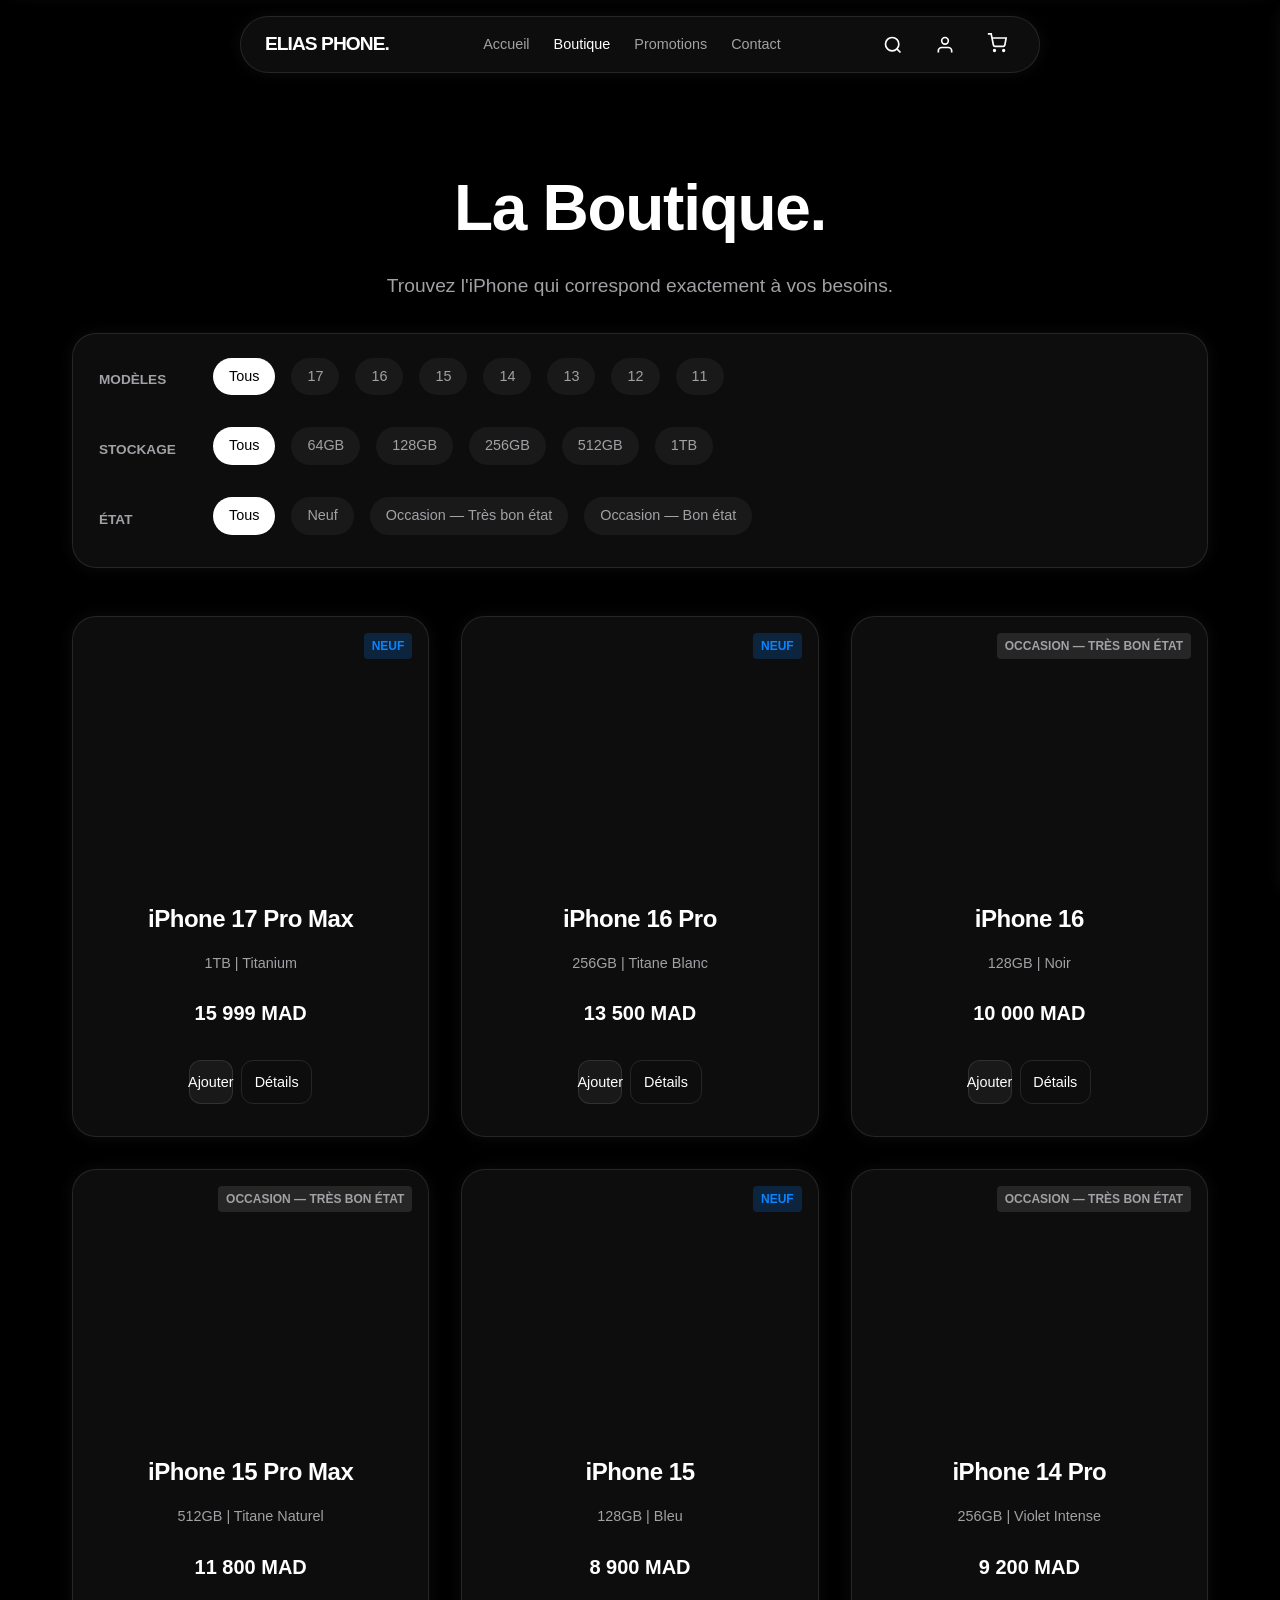
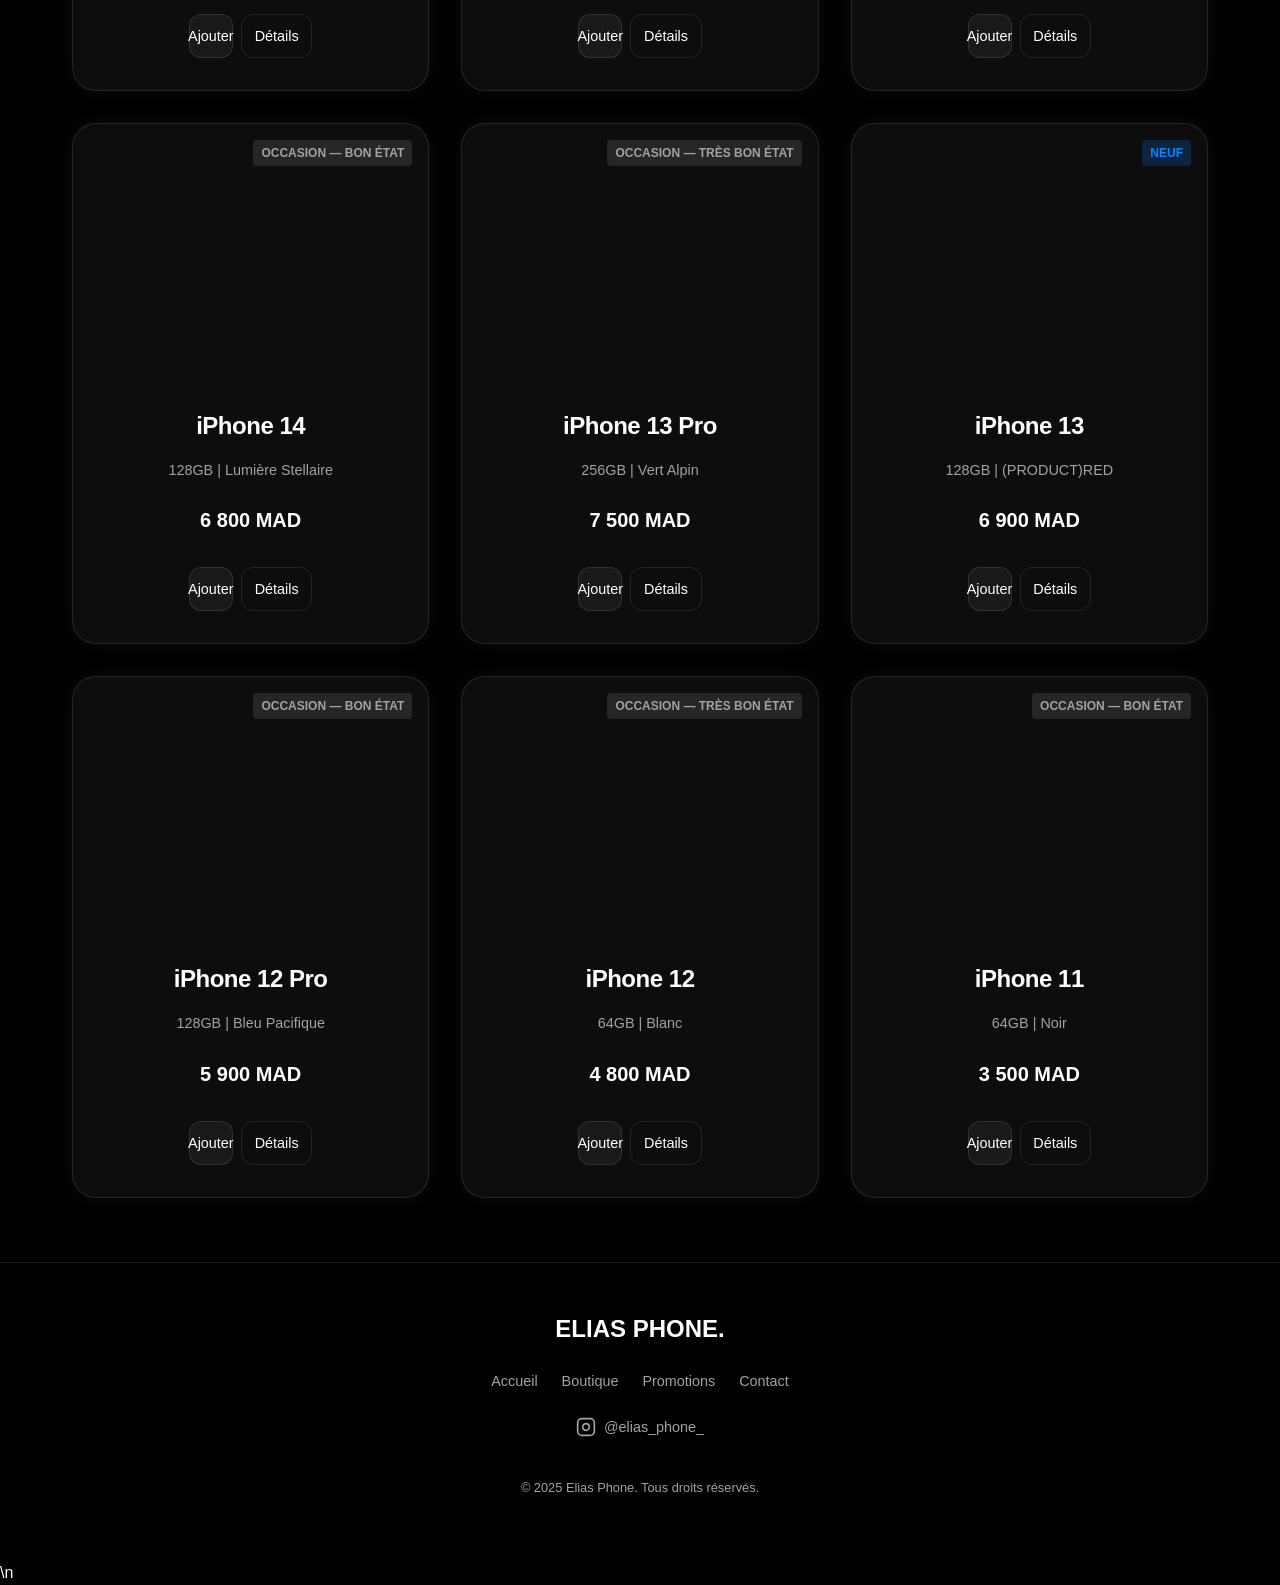
==== boutique.html @ 2c6f2e94 "Initial commit: Elias Phone Website UI" ====
<!DOCTYPE html>
<html lang="fr" >
<head>
    <meta charset="UTF-8">
    <meta name="viewport" content="width=device-width, initial-scale=1.0">
    <title>La Boutique | ELIAS PHONE</title>
    <meta name="description" content="Explorez notre boutique avec tous nos modèles d'iPhone. Filrez par modèle, stockage et état.">
    <link rel="stylesheet" href="css/styles.css">
</head>
<body>

    <!-- Navigation -->
    <nav class="navbar glass-panel">
        <div class="logo">
            <a href="index.html" style="font-weight: 700; font-size: 1.2rem; letter-spacing: -0.05em; color: var(--text-main);">
                ELIAS PHONE.
            </a>
        </div>
        <div class="nav-links">
            <a href="index.html" class="nav-link">Accueil</a>
            <a href="boutique.html" class="nav-link active">Boutique</a>
            <a href="promotions.html" class="nav-link">Promotions</a>
            <a href="contact.html" class="nav-link">Contact</a>
        </div>
        <div class="nav-icons text-muted">
            <button id="search-btn" class="icon-btn" aria-label="Rechercher">
                <svg width="20" height="20" viewBox="0 0 24 24" fill="none" stroke="currentColor" stroke-width="2">
                    <circle cx="11" cy="11" r="8"></circle>
                    <line x1="21" y1="21" x2="16.65" y2="16.65"></line>
                </svg>
            </button>
            <button id="profile-btn" class="icon-btn profile-icon-container" aria-label="Profil">
                <svg id="profile-svg" width="20" height="20" viewBox="0 0 24 24" fill="none" stroke="currentColor" stroke-width="2">
                    <path d="M20 21v-2a4 4 0 0 0-4-4H8a4 4 0 0 0-4 4v2"></path>
                    <circle cx="12" cy="7" r="4"></circle>
                </svg>
                <div id="profile-initial" class="profile-initial" style="display: none;"></div>
            </button>
            <button id="cart-btn" class="icon-btn" aria-label="Panier">
                <div class="cart-icon-wrapper" style="position: relative;">
                    <svg width="20" height="20" viewBox="0 0 24 24" fill="none" stroke="currentColor" stroke-width="2">
                        <circle cx="9" cy="21" r="1"></circle>
                        <circle cx="20" cy="21" r="1"></circle>
                        <path d="M1 1h4l2.68 13.39a2 2 0 0 0 2 1.61h9.72a2 2 0 0 0 2-1.61L23 6H6"></path>
                    </svg>
                    <span id="cart-badge" class="badge-count" style="display: none;">0</span>
                </div>
            </button>
        </div>
    </nav>

    <header style="padding-top: 10rem; padding-bottom: 2rem; text-align: center;">
        <h1 class="scroll-reveal" style="font-size: clamp(2.5rem, 5vw, 4rem);">La Boutique.</h1>
        <p class="text-muted scroll-reveal" style="font-size: 1.2rem; max-width: 600px; margin: 0 auto;">Trouvez l'iPhone qui correspond exactement à vos besoins.</p>
    </header>

    <main class="container">
        
        <!-- Interactive Store Filters -->
        <form id="boutique-filters" class="glass-panel filter-bar scroll-reveal" style="transition-delay: 0.1s" aria-label="Filtres de la boutique">
            
            <fieldset class="filter-group">
                <legend class="filter-label" style="float: left;">Modèles</legend>
                <label class="filter-pill">
                    <input type="radio" name="model" value="all" checked>
                    <span class="filter-pill-text">Tous</span>
                </label>
                <label class="filter-pill">
                    <input type="radio" name="model" value="17">
                    <span class="filter-pill-text">17</span>
                </label>
                <label class="filter-pill">
                    <input type="radio" name="model" value="16">
                    <span class="filter-pill-text">16</span>
                </label>
                <label class="filter-pill">
                    <input type="radio" name="model" value="15">
                    <span class="filter-pill-text">15</span>
                </label>
                <label class="filter-pill">
                    <input type="radio" name="model" value="14">
                    <span class="filter-pill-text">14</span>
                </label>
                <label class="filter-pill">
                    <input type="radio" name="model" value="13">
                    <span class="filter-pill-text">13</span>
                </label>
                <label class="filter-pill">
                    <input type="radio" name="model" value="12">
                    <span class="filter-pill-text">12</span>
                </label>
                <label class="filter-pill">
                    <input type="radio" name="model" value="11">
                    <span class="filter-pill-text">11</span>
                </label>
            </fieldset>

            <fieldset class="filter-group">
                <legend class="filter-label" style="float: left;">Stockage</legend>
                <label class="filter-pill">
                    <input type="radio" name="storage" value="all" checked>
                    <span class="filter-pill-text">Tous</span>
                </label>
                <label class="filter-pill">
                    <input type="radio" name="storage" value="64GB">
                    <span class="filter-pill-text">64GB</span>
                </label>
                <label class="filter-pill">
                    <input type="radio" name="storage" value="128GB">
                    <span class="filter-pill-text">128GB</span>
                </label>
                <label class="filter-pill">
                    <input type="radio" name="storage" value="256GB">
                    <span class="filter-pill-text">256GB</span>
                </label>
                <label class="filter-pill">
                    <input type="radio" name="storage" value="512GB">
                    <span class="filter-pill-text">512GB</span>
                </label>
                <label class="filter-pill">
                    <input type="radio" name="storage" value="1TB">
                    <span class="filter-pill-text">1TB</span>
                </label>
            </fieldset>

            <fieldset class="filter-group">
                <legend class="filter-label" style="float: left;">État</legend>
                <label class="filter-pill">
                    <input type="radio" name="condition" value="all" checked>
                    <span class="filter-pill-text">Tous</span>
                </label>
                <label class="filter-pill">
                    <input type="radio" name="condition" value="Neuf">
                    <span class="filter-pill-text">Neuf</span>
                </label>
                <label class="filter-pill">
                    <input type="radio" name="condition" value="Occasion — Très bon état">
                    <span class="filter-pill-text">Occasion — Très bon état</span>
                </label>
                <label class="filter-pill">
                    <input type="radio" name="condition" value="Occasion — Bon état">
                    <span class="filter-pill-text">Occasion — Bon état</span>
                </label>
            </fieldset>
        </form>

        <!-- Product Grid -->
        <div id="product-grid" class="grid-3 scroll-reveal" style="transition-delay: 0.2s">

            <!-- iPhone 17 Pro Max -->
            <article class="product-card glass-panel product-item" data-model="17" data-storage="1TB" data-condition="Neuf">
                <span class="badge badge-new">Neuf</span>
                <img src="https://fdn2.gsmarena.com/vv/pics/apple/apple-iphone-17-pro-max-1.jpg" alt="iPhone 17 Pro Max" class="product-image" loading="lazy" style="width:100%;height:220px;object-fit:contain;" onerror="this.src='https://via.placeholder.com/300x400?text=iPhone'">
                <h2 style="font-size: 1.5rem;">iPhone 17 Pro Max</h2>
                <div class="text-muted tabular-nums" style="font-size: 0.9rem; margin-bottom: 0.5rem;">1TB | Titanium</div>
                <div class="product-price tabular-nums">15 999 MAD</div>
                <div style="display: flex; gap: 0.5rem; margin-top: 1rem;">
                    <button class="btn btn-blue add-to-cart-btn" data-name="iPhone 17 Pro Max" data-price="15 999 MAD" style="flex: 1; border-radius: 12px; font-size: 0.9rem; padding: 0.8rem;">Ajouter</button>
                    <button onclick="selectProduct({
                        name: 'iPhone 17 Pro Max',
                        storage: '1TB',
                        color: 'Titanium',
                        price: 15999,
                        etat: 'Neuf',
                        image: 'https://fdn2.gsmarena.com/vv/pics/apple/apple-iphone-17-pro-max-1.jpg',
                        battery: 100,
                        processor: 'A18 Pro',
                        camera: '48MP Triple'
                    })" class="btn btn-outline" style="flex: 1; border-radius: 12px; font-size: 0.9rem; padding: 0.8rem; text-align: center;">Détails</button>
                </div>
            </article>

            <!-- iPhone 16 Pro -->
            <article class="product-card glass-panel product-item" data-model="16" data-storage="256GB" data-condition="Neuf">
                <span class="badge badge-new">Neuf</span>
                <img src="https://fdn2.gsmarena.com/vv/pics/apple/apple-iphone-16-pro-1.jpg" alt="iPhone 16 Pro" class="product-image" loading="lazy" style="width:100%;height:220px;object-fit:contain;" onerror="this.src='https://via.placeholder.com/300x400?text=iPhone'">
                <h2 style="font-size: 1.5rem;">iPhone 16 Pro</h2>
                <div class="text-muted tabular-nums" style="font-size: 0.9rem; margin-bottom: 0.5rem;">256GB | Titane Blanc</div>
                <div class="product-price tabular-nums">13 500 MAD</div>
                <div style="display: flex; gap: 0.5rem; margin-top: 1rem;">
                    <button class="btn btn-blue add-to-cart-btn" data-name="iPhone 16 Pro" data-price="13 500 MAD" style="flex: 1; border-radius: 12px; font-size: 0.9rem; padding: 0.8rem;">Ajouter</button>
                    <button onclick="selectProduct({
                        name: 'iPhone 16 Pro',
                        storage: '256GB',
                        color: 'Titane Blanc',
                        price: 13500,
                        etat: 'Neuf',
                        image: 'https://fdn2.gsmarena.com/vv/pics/apple/apple-iphone-16-pro-1.jpg',
                        battery: 100,
                        processor: 'A18 Pro',
                        camera: '48MP Triple'
                    })" class="btn btn-outline" style="flex: 1; border-radius: 12px; font-size: 0.9rem; padding: 0.8rem; text-align: center;">Détails</button>
                </div>
            </article>

            <!-- iPhone 16 -->
            <article class="product-card glass-panel product-item" data-model="16" data-storage="128GB" data-condition="Occasion — Très bon état">
                <span class="badge badge-used">Occasion — Très bon état</span>
                <img src="https://fdn2.gsmarena.com/vv/pics/apple/apple-iphone-16-1.jpg" alt="iPhone 16" class="product-image" loading="lazy" style="width:100%;height:220px;object-fit:contain;" onerror="this.src='https://via.placeholder.com/300x400?text=iPhone'">
                <h2 style="font-size: 1.5rem;">iPhone 16</h2>
                <div class="text-muted tabular-nums" style="font-size: 0.9rem; margin-bottom: 0.5rem;">128GB | Noir</div>
                <div class="product-price tabular-nums">10 000 MAD</div>
                <div style="display: flex; gap: 0.5rem; margin-top: 1rem;">
                    <button class="btn btn-blue add-to-cart-btn" data-name="iPhone 16" data-price="10 000 MAD" style="flex: 1; border-radius: 12px; font-size: 0.9rem; padding: 0.8rem;">Ajouter</button>
                    <button onclick="selectProduct({
                        name: 'iPhone 16',
                        storage: '128GB',
                        color: 'Noir',
                        price: 10000,
                        etat: 'Occasion — Très bon état',
                        image: 'https://fdn2.gsmarena.com/vv/pics/apple/apple-iphone-16-1.jpg',
                        battery: 95,
                        processor: 'A18',
                        camera: '48MP Double'
                    })" class="btn btn-outline" style="flex: 1; border-radius: 12px; font-size: 0.9rem; padding: 0.8rem; text-align: center;">Détails</button>
                </div>
            </article>

            <!-- iPhone 15 Pro Max -->
            <article class="product-card glass-panel product-item" data-model="15" data-storage="512GB" data-condition="Occasion — Très bon état">
                <span class="badge badge-used">Occasion — Très bon état</span>
                <img src="https://fdn2.gsmarena.com/vv/pics/apple/apple-iphone-15-pro-max-1.jpg" alt="iPhone 15 Pro Max" class="product-image" loading="lazy" style="width:100%;height:220px;object-fit:contain;" onerror="this.src='https://via.placeholder.com/300x400?text=iPhone'">
                <h2 style="font-size: 1.5rem;">iPhone 15 Pro Max</h2>
                <div class="text-muted tabular-nums" style="font-size: 0.9rem; margin-bottom: 0.5rem;">512GB | Titane Naturel</div>
                <div class="product-price tabular-nums">11 800 MAD</div>
                <div style="display: flex; gap: 0.5rem; margin-top: 1rem;">
                    <button class="btn btn-blue add-to-cart-btn" data-name="iPhone 15 Pro Max" data-price="11 800 MAD" style="flex: 1; border-radius: 12px; font-size: 0.9rem; padding: 0.8rem;">Ajouter</button>
                    <button onclick="selectProduct({
                        name: 'iPhone 15 Pro Max',
                        storage: '512GB',
                        color: 'Titane Naturel',
                        price: 11800,
                        etat: 'Occasion — Très bon état',
                        image: 'https://fdn2.gsmarena.com/vv/pics/apple/apple-iphone-15-pro-max-1.jpg',
                        battery: 92,
                        processor: 'A17 Pro',
                        camera: '48MP Triple'
                    })" class="btn btn-outline" style="flex: 1; border-radius: 12px; font-size: 0.9rem; padding: 0.8rem; text-align: center;">Détails</button>
                </div>
            </article>

            <!-- iPhone 15 -->
            <article class="product-card glass-panel product-item" data-model="15" data-storage="128GB" data-condition="Neuf">
                <span class="badge badge-new">Neuf</span>
                <img src="https://fdn2.gsmarena.com/vv/pics/apple/apple-iphone-15-1.jpg" alt="iPhone 15" class="product-image" loading="lazy" style="width:100%;height:220px;object-fit:contain;" onerror="this.src='https://via.placeholder.com/300x400?text=iPhone'">
                <h2 style="font-size: 1.5rem;">iPhone 15</h2>
                <div class="text-muted tabular-nums" style="font-size: 0.9rem; margin-bottom: 0.5rem;">128GB | Bleu</div>
                <div class="product-price tabular-nums">8 900 MAD</div>
                <div style="display: flex; gap: 0.5rem; margin-top: 1rem;">
                    <button class="btn btn-blue add-to-cart-btn" data-name="iPhone 15" data-price="8 900 MAD" style="flex: 1; border-radius: 12px; font-size: 0.9rem; padding: 0.8rem;">Ajouter</button>
                    <button onclick="selectProduct({
                        name: 'iPhone 15',
                        storage: '128GB',
                        color: 'Bleu',
                        price: 8900,
                        etat: 'Neuf',
                        image: 'https://fdn2.gsmarena.com/vv/pics/apple/apple-iphone-15-1.jpg',
                        battery: 100,
                        processor: 'A16 Bionic',
                        camera: '48MP Double'
                    })" class="btn btn-outline" style="flex: 1; border-radius: 12px; font-size: 0.9rem; padding: 0.8rem; text-align: center;">Détails</button>
                </div>
            </article>

            <!-- iPhone 14 Pro -->
            <article class="product-card glass-panel product-item" data-model="14" data-storage="256GB" data-condition="Occasion — Très bon état">
                <span class="badge badge-used">Occasion — Très bon état</span>
                <img src="https://fdn2.gsmarena.com/vv/pics/apple/apple-iphone-14-pro-1.jpg" alt="iPhone 14 Pro" class="product-image" loading="lazy" style="width:100%;height:220px;object-fit:contain;" onerror="this.src='https://via.placeholder.com/300x400?text=iPhone'">
                <h2 style="font-size: 1.5rem;">iPhone 14 Pro</h2>
                <div class="text-muted tabular-nums" style="font-size: 0.9rem; margin-bottom: 0.5rem;">256GB | Violet Intense</div>
                <div class="product-price tabular-nums">9 200 MAD</div>
                <div style="display: flex; gap: 0.5rem; margin-top: 1rem;">
                    <button class="btn btn-blue add-to-cart-btn" data-name="iPhone 14 Pro" data-price="9 200 MAD" style="flex: 1; border-radius: 12px; font-size: 0.9rem; padding: 0.8rem;">Ajouter</button>
                    <button onclick="selectProduct({
                        name: 'iPhone 14 Pro',
                        storage: '256GB',
                        color: 'Violet Intense',
                        price: 9200,
                        etat: 'Occasion — Très bon état',
                        image: 'https://fdn2.gsmarena.com/vv/pics/apple/apple-iphone-14-pro-1.jpg',
                        battery: 89,
                        processor: 'A16 Bionic',
                        camera: '48MP Triple'
                    })" class="btn btn-outline" style="flex: 1; border-radius: 12px; font-size: 0.9rem; padding: 0.8rem; text-align: center;">Détails</button>
                </div>
            </article>

            <!-- iPhone 14 -->
            <article class="product-card glass-panel product-item" data-model="14" data-storage="128GB" data-condition="Occasion — Bon état">
                <span class="badge badge-used">Occasion — Bon état</span>
                <img src="https://fdn2.gsmarena.com/vv/pics/apple/apple-iphone-14-1.jpg" alt="iPhone 14" class="product-image" loading="lazy" style="width:100%;height:220px;object-fit:contain;" onerror="this.src='https://via.placeholder.com/300x400?text=iPhone'">
                <h2 style="font-size: 1.5rem;">iPhone 14</h2>
                <div class="text-muted tabular-nums" style="font-size: 0.9rem; margin-bottom: 0.5rem;">128GB | Lumière Stellaire</div>
                <div class="product-price tabular-nums">6 800 MAD</div>
                <div style="display: flex; gap: 0.5rem; margin-top: 1rem;">
                    <button class="btn btn-blue add-to-cart-btn" data-name="iPhone 14" data-price="6 800 MAD" style="flex: 1; border-radius: 12px; font-size: 0.9rem; padding: 0.8rem;">Ajouter</button>
                    <button onclick="selectProduct({
                        name: 'iPhone 14',
                        storage: '128GB',
                        color: 'Lumière Stellaire',
                        price: 6800,
                        etat: 'Occasion — Bon état',
                        image: 'https://fdn2.gsmarena.com/vv/pics/apple/apple-iphone-14-1.jpg',
                        battery: 86,
                        processor: 'A15 Bionic',
                        camera: '12MP Double'
                    })" class="btn btn-outline" style="flex: 1; border-radius: 12px; font-size: 0.9rem; padding: 0.8rem; text-align: center;">Détails</button>
                </div>
            </article>

            <!-- iPhone 13 Pro -->
            <article class="product-card glass-panel product-item" data-model="13" data-storage="256GB" data-condition="Occasion — Très bon état">
                <span class="badge badge-used">Occasion — Très bon état</span>
                <img src="https://fdn2.gsmarena.com/vv/pics/apple/apple-iphone-13-pro-1.jpg" alt="iPhone 13 Pro" class="product-image" loading="lazy" style="width:100%;height:220px;object-fit:contain;" onerror="this.src='https://via.placeholder.com/300x400?text=iPhone'">
                <h2 style="font-size: 1.5rem;">iPhone 13 Pro</h2>
                <div class="text-muted tabular-nums" style="font-size: 0.9rem; margin-bottom: 0.5rem;">256GB | Vert Alpin</div>
                <div class="product-price tabular-nums">7 500 MAD</div>
                <div style="display: flex; gap: 0.5rem; margin-top: 1rem;">
                    <button class="btn btn-blue add-to-cart-btn" data-name="iPhone 13 Pro" data-price="7 500 MAD" style="flex: 1; border-radius: 12px; font-size: 0.9rem; padding: 0.8rem;">Ajouter</button>
                    <button onclick="selectProduct({
                        name: 'iPhone 13 Pro',
                        storage: '256GB',
                        color: 'Vert Alpin',
                        price: 7500,
                        etat: 'Occasion — Très bon état',
                        image: 'https://fdn2.gsmarena.com/vv/pics/apple/apple-iphone-13-pro-1.jpg',
                        battery: 87,
                        processor: 'A15 Bionic',
                        camera: '12MP Triple'
                    })" class="btn btn-outline" style="flex: 1; border-radius: 12px; font-size: 0.9rem; padding: 0.8rem; text-align: center;">Détails</button>
                </div>
            </article>

            <!-- iPhone 13 -->
            <article class="product-card glass-panel product-item" data-model="13" data-storage="128GB" data-condition="Neuf">
                <span class="badge badge-new">Neuf</span>
                <img src="https://fdn2.gsmarena.com/vv/pics/apple/apple-iphone-13-1.jpg" alt="iPhone 13" class="product-image" loading="lazy" style="width:100%;height:220px;object-fit:contain;" onerror="this.src='https://via.placeholder.com/300x400?text=iPhone'">
                <h2 style="font-size: 1.5rem;">iPhone 13</h2>
                <div class="text-muted tabular-nums" style="font-size: 0.9rem; margin-bottom: 0.5rem;">128GB | (PRODUCT)RED</div>
                <div class="product-price tabular-nums">6 900 MAD</div>
                <div style="display: flex; gap: 0.5rem; margin-top: 1rem;">
                    <button class="btn btn-blue add-to-cart-btn" data-name="iPhone 13" data-price="6 900 MAD" style="flex: 1; border-radius: 12px; font-size: 0.9rem; padding: 0.8rem;">Ajouter</button>
                    <button onclick="selectProduct({
                        name: 'iPhone 13',
                        storage: '128GB',
                        color: '(PRODUCT)RED',
                        price: 6900,
                        etat: 'Neuf',
                        image: 'https://fdn2.gsmarena.com/vv/pics/apple/apple-iphone-13-1.jpg',
                        battery: 100,
                        processor: 'A15 Bionic',
                        camera: '12MP Double'
                    })" class="btn btn-outline" style="flex: 1; border-radius: 12px; font-size: 0.9rem; padding: 0.8rem; text-align: center;">Détails</button>
                </div>
            </article>

            <!-- iPhone 12 Pro -->
            <article class="product-card glass-panel product-item" data-model="12" data-storage="128GB" data-condition="Occasion — Bon état">
                <span class="badge badge-used">Occasion — Bon état</span>
                <img src="https://fdn2.gsmarena.com/vv/pics/apple/apple-iphone-12-pro-r1.jpg" alt="iPhone 12 Pro" class="product-image" loading="lazy" style="width:100%;height:220px;object-fit:contain;" onerror="this.src='https://via.placeholder.com/300x400?text=iPhone'">
                <h2 style="font-size: 1.5rem;">iPhone 12 Pro</h2>
                <div class="text-muted tabular-nums" style="font-size: 0.9rem; margin-bottom: 0.5rem;">128GB | Bleu Pacifique</div>
                <div class="product-price tabular-nums">5 900 MAD</div>
                <div style="display: flex; gap: 0.5rem; margin-top: 1rem;">
                    <button class="btn btn-blue add-to-cart-btn" data-name="iPhone 12 Pro" data-price="5 900 MAD" style="flex: 1; border-radius: 12px; font-size: 0.9rem; padding: 0.8rem;">Ajouter</button>
                    <button onclick="selectProduct({
                        name: 'iPhone 12 Pro',
                        storage: '128GB',
                        color: 'Bleu Pacifique',
                        price: 5900,
                        etat: 'Occasion — Bon état',
                        image: 'https://fdn2.gsmarena.com/vv/pics/apple/apple-iphone-12-pro-r1.jpg',
                        battery: 84,
                        processor: 'A14 Bionic',
                        camera: '12MP Triple'
                    })" class="btn btn-outline" style="flex: 1; border-radius: 12px; font-size: 0.9rem; padding: 0.8rem; text-align: center;">Détails</button>
                </div>
            </article>

            <!-- iPhone 12 -->
            <article class="product-card glass-panel product-item" data-model="12" data-storage="64GB" data-condition="Occasion — Très bon état">
                <span class="badge badge-used">Occasion — Très bon état</span>
                <img src="https://fdn2.gsmarena.com/vv/pics/apple/apple-iphone-12-1.jpg" alt="iPhone 12" class="product-image" loading="lazy" style="width:100%;height:220px;object-fit:contain;" onerror="this.src='https://via.placeholder.com/300x400?text=iPhone'">
                <h2 style="font-size: 1.5rem;">iPhone 12</h2>
                <div class="text-muted tabular-nums" style="font-size: 0.9rem; margin-bottom: 0.5rem;">64GB | Blanc</div>
                <div class="product-price tabular-nums">4 800 MAD</div>
                <div style="display: flex; gap: 0.5rem; margin-top: 1rem;">
                    <button class="btn btn-blue add-to-cart-btn" data-name="iPhone 12" data-price="4 800 MAD" style="flex: 1; border-radius: 12px; font-size: 0.9rem; padding: 0.8rem;">Ajouter</button>
                    <button onclick="selectProduct({
                        name: 'iPhone 12',
                        storage: '64GB',
                        color: 'Blanc',
                        price: 4800,
                        etat: 'Occasion — Très bon état',
                        image: 'https://fdn2.gsmarena.com/vv/pics/apple/apple-iphone-12-1.jpg',
                        battery: 88,
                        processor: 'A14 Bionic',
                        camera: '12MP Double'
                    })" class="btn btn-outline" style="flex: 1; border-radius: 12px; font-size: 0.9rem; padding: 0.8rem; text-align: center;">Détails</button>
                </div>
            </article>

            <!-- iPhone 11 -->
            <article class="product-card glass-panel product-item" data-model="11" data-storage="64GB" data-condition="Occasion — Bon état">
                <span class="badge badge-used">Occasion — Bon état</span>
                <img src="https://fdn2.gsmarena.com/vv/pics/apple/apple-iphone-11-1.jpg" alt="iPhone 11" class="product-image" loading="lazy" style="width:100%;height:220px;object-fit:contain;" onerror="this.src='https://via.placeholder.com/300x400?text=iPhone'">
                <h2 style="font-size: 1.5rem;">iPhone 11</h2>
                <div class="text-muted tabular-nums" style="font-size: 0.9rem; margin-bottom: 0.5rem;">64GB | Noir</div>
                <div class="product-price tabular-nums">3 500 MAD</div>
                <div style="display: flex; gap: 0.5rem; margin-top: 1rem;">
                    <button class="btn btn-blue add-to-cart-btn" data-name="iPhone 11" data-price="3 500 MAD" style="flex: 1; border-radius: 12px; font-size: 0.9rem; padding: 0.8rem;">Ajouter</button>
                    <button onclick="selectProduct({
                        name: 'iPhone 11',
                        storage: '64GB',
                        color: 'Noir',
                        price: 3500,
                        etat: 'Occasion — Bon état',
                        image: 'https://fdn2.gsmarena.com/vv/pics/apple/apple-iphone-11-1.jpg',
                        battery: 82,
                        processor: 'A13 Bionic',
                        camera: '12MP Double'
                    })" class="btn btn-outline" style="flex: 1; border-radius: 12px; font-size: 0.9rem; padding: 0.8rem; text-align: center;">Détails</button>
                </div>
            </article>

        </div>
    </main>

    <!-- Footer -->
    <footer>
        <div class="container" style="display: flex; flex-direction: column; align-items: center; gap: 1.5rem;">
            <div style="font-weight: 700; font-size: 1.5rem; color: var(--text-main);">ELIAS PHONE.</div>
            <div class="nav-links">
                <a href="index.html" class="nav-link">Accueil</a>
                <a href="boutique.html" class="nav-link">Boutique</a>
                <a href="promotions.html" class="nav-link">Promotions</a>
                <a href="contact.html" class="nav-link">Contact</a>
            </div>
            <a href="https://instagram.com/elias_phone_" target="_blank" rel="noopener noreferrer" class="nav-link text-muted" style="display: flex; align-items: center; gap: 0.5rem;">
                <svg width="20" height="20" viewBox="0 0 24 24" fill="none" stroke="currentColor" stroke-width="2" aria-hidden="true">
                    <rect x="2" y="2" width="20" height="20" rx="5" ry="5"></rect>
                    <path d="M16 11.37A4 4 0 1 1 12.63 8 4 4 0 0 1 16 11.37z"></path>
                    <line x1="17.5" y1="6.5" x2="17.51" y2="6.5"></line>
                </svg>
                @elias_phone_
            </a>
            <p style="font-size: 0.8rem; margin-top: 1rem;">&copy; 2025 Elias Phone. Tous droits réservés.</p>
        </div>
    </footer>

    <script src="js/data.js"></script>
    <script src="js/main.js"></script>

    <!-- Overlays -->
    <!-- Search Overlay -->
    <div id="search-overlay" class="search-overlay glass-panel">
        <div class="search-container">
            <input type="text" id="search-input" placeholder="Rechercher un iPhone..." autocomplete="off">
            <button id="close-search" class="icon-btn">✕</button>
        </div>
    </div>

    <!-- Cart Drawer -->
    <div id="cart-backdrop" class="modal-backdrop"></div>
    <div id="cart-drawer" class="cart-drawer glass-panel">
        <div class="cart-header">
            <h3>Votre Panier</h3>
            <button id="close-cart" class="icon-btn">✕</button>
        </div>
        <div id="cart-items" class="cart-items">
            <!-- Items injected by JS -->
        </div>
        <div class="cart-footer">
            <div class="cart-total">
                <span>Total:</span>
                <span id="cart-total-price" class="tabular-nums">0 MAD</span>
            </div>
            <button id="checkout-btn" class="btn btn-primary" style="width: 100%;">Passer la commande</button>
        </div>
    </div>
    
    <!-- Profile/Auth Modal -->
    <div id="profile-backdrop" class="modal-backdrop"></div>
    <div id="profile-modal" class="profile-modal glass-panel">
        <button id="close-profile" class="icon-btn close-modal">✕</button>
        <div class="modal-tabs">
            <button class="tab-btn active" data-tab="login">Connexion</button>
            <button class="tab-btn" data-tab="register">Inscription</button>
        </div>
        
        <!-- Login Form -->
        <form id="login-form" class="auth-form active">
            <div class="form-group">
                <label for="login-email">Email</label>
                <input type="email" id="login-email" required>
            </div>
            <div class="form-group">
                <label for="login-pass">Mot de passe</label>
                <input type="password" id="login-pass" required>
            </div>
            <button type="submit" class="btn btn-primary" style="width: 100%;">Se connecter</button>
        </form>
        
        <!-- Register Form -->
        <form id="register-form" class="auth-form" style="display: none;">
            <div class="form-group">
                <label for="reg-name">Nom complet</label>
                <input type="text" id="reg-name" required>
            </div>
            <div class="form-group">
                <label for="reg-email">Email</label>
                <input type="email" id="reg-email" required>
            </div>
            <div class="form-group">
                <label for="reg-pass">Mot de passe</label>
                <input type="password" id="reg-pass" required>
            </div>
            <button type="submit" class="btn btn-primary" style="width: 100%;">Créer un compte</button>
        </form>

        <div id="logged-in-view" style="display: none; text-align: center; padding: 2rem 0;">
            <div id="user-avatar-large" style="width: 60px; height: 60px; border-radius: 50%; background: #007aff; color: white; display: flex; align-items: center; justify-content: center; font-size: 2rem; font-weight: bold; margin: 0 auto 1rem;">M</div>
            <h3 id="user-greeting" style="margin-bottom: 2rem;">Bonjour!</h3>
            <button id="logout-btn" class="btn btn-outline" style="width: 100%; border-color: #ff3b30; color: #ff3b30;">Déconnexion</button>
        </div>
    </div>
\n</body>
</html>
---- css/styles.css ----
:root {
  color-scheme: dark;
  --bg-color: #000000;
  --bg-color-alt: #0a0a0a;
  --text-main: #ffffff;
  --text-muted: #a1a1a6;
  --accent-silver: #f5f5f7;
  --accent-blue: #0A84FF;
  --accent-gold: #ceb37f;
  --glass-bg: rgba(255, 255, 255, 0.05);
  --glass-border: rgba(255, 255, 255, 0.1);
  --glass-blur: blur(20px);
  --shadow-glow: 0 0 15px rgba(255, 255, 255, 0.05);
  
  --font-family: -apple-system, BlinkMacSystemFont, "SF Pro Display", "Segoe UI", Roboto, Helvetica, Arial, sans-serif;
}

*, *::before, *::after {
  box-sizing: border-box;
}

body {
  margin: 0;
  padding: 0;
  background-color: var(--bg-color);
  color: var(--text-main);
  font-family: var(--font-family);
  -webkit-font-smoothing: antialiased;
  -moz-osx-font-smoothing: grayscale;
  line-height: 1.5;
  overflow-x: hidden;
}

/* Typography Tools */
h1, h2, h3, h4, h5, h6 {
  margin: 0 0 1rem;
  font-weight: 600;
  letter-spacing: -0.02em;
  text-wrap: balance;
}

p {
  margin: 0 0 1rem;
}

.tabular-nums {
  font-variant-numeric: tabular-nums;
}

.text-muted {
  color: var(--text-muted);
}

.text-center {
  text-align: center;
}

/* Links & Buttons */
a {
  color: inherit;
  text-decoration: none;
  transition: opacity 0.2s ease, transform 0.2s ease;
}

button {
  font-family: inherit;
  cursor: pointer;
  border: none;
  background: none;
}

:focus-visible {
  outline: 2px solid var(--accent-blue);
  outline-offset: 2px;
  border-radius: 4px;
}

/* Avoid generic transition all */
.btn {
  display: inline-flex;
  align-items: center;
  justify-content: center;
  padding: 0.8rem 1.5rem;
  border-radius: 999px;
  font-weight: 500;
  font-size: 1rem;
  transition: transform 0.2s ease, opacity 0.2s ease, background-color 0.2s ease, box-shadow 0.2s ease;
  touch-action: manipulation;
  gap: 0.5rem;
}

.btn-primary {
  background-color: var(--accent-silver);
  color: #000;
}
.btn-primary:hover {
  transform: scale(1.02);
  opacity: 0.9;
}

.btn-outline {
  background-color: transparent;
  border: 1px solid var(--glass-border);
  color: var(--text-main);
}
.btn-outline:hover {
  background-color: var(--glass-bg);
}

.btn-blue {
  background-color: var(--accent-blue);
  color: #fff;
}
.btn-blue:hover {
  transform: scale(1.02);
  opacity: 0.9;
}

.btn-whatsapp {
  background-color: #25D366;
  color: #fff;
}
.btn-whatsapp:hover {
  transform: scale(1.02);
  opacity: 0.9;
  box-shadow: 0 0 15px rgba(37, 211, 102, 0.4);
}

/* Glass UI */
.glass-panel {
  background: var(--glass-bg);
  backdrop-filter: var(--glass-blur);
  -webkit-backdrop-filter: var(--glass-blur);
  border: 1px solid var(--glass-border);
  border-radius: 24px;
  box-shadow: var(--shadow-glow);
}

/* Navigation */
.navbar {
  position: fixed;
  top: 1rem;
  left: 50%;
  transform: translateX(-50%);
  z-index: 1000;
  display: flex;
  align-items: center;
  justify-content: space-between;
  padding: 0.5rem 1.5rem;
  width: 90%;
  max-width: 800px;
  border-radius: 999px;
}

.nav-links {
  display: flex;
  gap: 1.5rem;
}
.nav-link {
  font-size: 0.9rem;
  font-weight: 500;
  color: var(--text-muted);
}
.nav-link:hover, .nav-link.active {
  color: var(--text-main);
}
.nav-icons {
  display: flex;
  gap: 1rem;
}

/* Layout Utilities */
.container {
  width: 100%;
  max-width: 1200px;
  margin: 0 auto;
  padding: 0 2rem;
}

section {
  padding: 6rem 0;
}

/* Grid Layouts */
.grid-3 {
  display: grid;
  grid-template-columns: repeat(3, 1fr);
  gap: 2rem;
}

@media (max-width: 900px) {
  .grid-3 {
    grid-template-columns: repeat(2, 1fr);
  }
}
@media (max-width: 600px) {
  .grid-3 {
    grid-template-columns: 1fr;
  }
  .navbar {
    width: 95%;
    padding: 0.5rem 1rem;
  }
  .nav-links {
    display: none; /* simple mobile handling for now */
  }
}

/* Hero Section */
.hero {
  min-height: 100vh;
  display: flex;
  align-items: center;
  justify-content: center;
  text-align: center;
  padding-top: 5rem; /* space for navbar */
  background: radial-gradient(circle at center, var(--bg-color-alt) 0%, var(--bg-color) 100%);
}

.hero h1 {
  font-size: clamp(3rem, 8vw, 6rem);
  line-height: 1.1;
  background: linear-gradient(180deg, #fff 0%, #a1a1a6 100%);
  -webkit-background-clip: text;
  background-clip: text;
  -webkit-text-fill-color: transparent;
  margin-bottom: 2rem;
}
.hero-subtitle {
  font-size: clamp(1.2rem, 3vw, 1.8rem);
  color: var(--text-muted);
  max-width: 600px;
  margin: 0 auto 3rem;
}
.hero-actions {
  display: flex;
  gap: 1rem;
  justify-content: center;
  flex-wrap: wrap;
}

/* Product Cards */
.product-card {
  padding: 2rem;
  display: flex;
  flex-direction: column;
  align-items: center;
  text-align: center;
  transition: transform 0.3s ease;
  position: relative;
  overflow: hidden;
}
.product-card:hover {
  transform: translateY(-5px);
}
.product-image {
  width: 100%;
  max-width: 180px;
  max-height: 300px;
  background: transparent;
  object-fit: contain;
  margin-bottom: 2rem;
}
.badge {
  position: absolute;
  top: 1rem;
  right: 1rem;
  font-size: 0.75rem;
  font-weight: 600;
  padding: 0.25rem 0.5rem;
  border-radius: 4px;
  text-transform: uppercase;
}
.badge-new {
  background: rgba(10, 132, 255, 0.2);
  color: var(--accent-blue);
}
.badge-used {
  background: rgba(255, 255, 255, 0.1);
  color: var(--text-muted);
}
.badge-promo {
  background: rgba(255, 59, 48, 0.2);
  color: #ff3b30;
}
.product-price {
  font-size: 1.25rem;
  font-weight: 600;
  margin: 1rem 0;
}
.price-promo {
  display: flex;
  gap: 0.5rem;
  align-items: center;
  justify-content: center;
}
.price-old {
  text-decoration: line-through;
  color: var(--text-muted);
  font-size: 1rem;
}
.price-savings {
  color: #ff3b30;
  font-size: 0.85rem;
  font-weight: 500;
}

.product-card-actions {
  display: flex;
  gap: 0.5rem;
  width: 100%;
  margin-top: auto;
}

.product-card-actions .btn {
  flex: 1;
  padding: 0.6rem 1rem;
  font-size: 0.9rem;
}

.add-to-cart-btn {
  width: 44px;
  height: 44px;
  display: flex;
  align-items: center;
  justify-content: center;
  border-radius: 50%;
  background: var(--glass-bg);
  border: 1px solid var(--glass-border);
  color: var(--text-main);
  transition: all 0.2s ease;
  flex: none !important; /* Overwrite flex: 1 if it's a btn class */
}

.add-to-cart-btn:hover {
  background: var(--accent-blue);
  border-color: var(--accent-blue);
  transform: scale(1.1);
}

/* Why Us Section */
.feature-card {
  padding: 2rem;
  display: flex;
  flex-direction: column;
  align-items: center;
  text-align: center;
  gap: 1rem;
}
.feature-icon {
  font-size: 2.5rem;
  margin-bottom: 0.5rem;
}

/* Footer */
footer {
  border-top: 1px solid var(--glass-border);
  padding: 3rem 0;
  margin-top: 4rem;
  text-align: center;
  color: var(--text-muted);
}

/* Filter Bar */
.filter-bar {
  margin-bottom: 3rem;
  padding: 1.5rem;
  display: flex;
  flex-direction: column;
  gap: 1.5rem;
}
.filter-group {
  display: flex;
  align-items: center;
  gap: 1rem;
  flex-wrap: wrap;
  border: none;
  padding: 0;
  margin: 0;
}
.filter-label {
  font-size: 0.85rem;
  font-weight: 600;
  color: var(--text-muted);
  text-transform: uppercase;
  min-width: 100px;
}
.filter-pill {
  position: relative;
  cursor: pointer;
}
.filter-pill input {
  position: absolute;
  opacity: 0;
  width: 100%;
  height: 100%;
  cursor: pointer;
}
.filter-pill-text {
  display: inline-block;
  padding: 0.5rem 1rem;
  border-radius: 999px;
  background: rgba(255,255,255,0.05);
  font-size: 0.9rem;
  transition: background-color 0.2s ease, color 0.2s ease;
}
.filter-pill input:checked ~ .filter-pill-text {
  background: var(--text-main);
  color: var(--bg-color);
  font-weight: 500;
}
.filter-pill input:focus-visible ~ .filter-pill-text {
  outline: 2px solid var(--accent-blue);
  outline-offset: 2px;
}

/* Forms */
.form-group {
  margin-bottom: 1.5rem;
  position: relative;
  display: flex;
  flex-direction: column;
}
.form-group-within:focus-within label {
  color: var(--accent-blue);
}
label {
  font-size: 0.9rem;
  font-weight: 500;
  margin-bottom: 0.5rem;
  color: var(--text-muted);
  transition: color 0.2s ease;
}
input[type="text"],
input[type="tel"],
select,
textarea {
  width: 100%;
  padding: 1rem;
  background: rgba(255, 255, 255, 0.03);
  border: 1px solid var(--glass-border);
  border-radius: 12px;
  color: var(--text-main);
  font-family: inherit;
  font-size: 1rem;
  transition: border-color 0.2s ease, background-color 0.2s ease;
}
input:focus-visible,
select:focus-visible,
textarea:focus-visible {
  outline: none;
  border-color: var(--accent-blue);
  background: rgba(255, 255, 255, 0.06);
}
.error-msg {
  color: #ff3b30;
  font-size: 0.8rem;
  margin-top: 0.5rem;
  display: none;
}
input:invalid:not(:placeholder-shown) {
  border-color: #ff3b30;
}
input:invalid:not(:placeholder-shown) ~ .error-msg {
  display: block;
}

/* Animations */
.scroll-reveal {
  opacity: 0;
  transform: translateY(20px);
  transition: opacity 0.8s ease, transform 0.8s ease;
}
.scroll-reveal.visible {
  opacity: 1;
  transform: translateY(0);
}
@media (prefers-reduced-motion: reduce) {
  .scroll-reveal {
    transition: none;
    opacity: 1;
    transform: none;
  }
}

/* Countdowns */
.countdown-box {
  position: absolute;
  top: 1rem;
  right: 1.5rem;
  display: flex;
  flex-direction: column;
  align-items: flex-end;
}
.countdown-label {
  font-size: 0.7rem;
  text-transform: uppercase;
  font-weight: 600;
  color: var(--accent-gold);
  letter-spacing: 1px;
}
.countdown-timer {
  font-size: 1.5rem;
  font-weight: 700;
  color: var(--text-main);
}

/* 
===============================================
   NEW FEATURE STYLES: SEARCH, CART, PROFILE
===============================================
*/

.icon-btn {
    background: transparent;
    border: none;
    color: var(--text-main);
    cursor: pointer;
    padding: 0.5rem;
    display: flex;
    align-items: center;
    justify-content: center;
    border-radius: 50%;
    transition: background 0.2s, transform 0.2s;
}
.icon-btn:hover {
    background: rgba(255, 255, 255, 0.1);
    transform: scale(1.05);
}

.profile-icon-container {
    position: relative;
}
.profile-initial {
    width: 20px;
    height: 20px;
    background-color: #0A84FF;
    color: white;
    border-radius: 50%;
    font-size: 0.75rem;
    font-weight: bold;
    display: flex;
    align-items: center;
    justify-content: center;
}

.badge-count {
    position: absolute;
    top: -5px;
    right: -8px;
    background-color: #FF453A;
    color: white;
    font-size: 0.7rem;
    font-weight: bold;
    padding: 2px 6px;
    border-radius: 10px;
    min-width: 18px;
    text-align: center;
}

/* SEARCH OVERLAY */
.search-overlay {
    position: fixed;
    top: -100px;
    left: 0;
    width: 100%;
    padding: 1.5rem 0;
    z-index: 99;
    display: flex;
    justify-content: center;
    transition: top 0.4s cubic-bezier(0.16, 1, 0.3, 1);
    backdrop-filter: blur(20px);
    background: rgba(10, 10, 10, 0.8);
    border-bottom: 1px solid rgba(255,255,255,0.1);
}
.search-overlay.active {
    top: var(--nav-height, 70px);
}
.search-container {
    display: flex;
    align-items: center;
    width: 90%;
    max-width: 600px;
    gap: 1rem;
}
#search-input {
    flex: 1;
    background: rgba(255,255,255,0.1);
    border: 1px solid rgba(255,255,255,0.2);
    border-radius: 20px;
    padding: 0.8rem 1.5rem;
    color: var(--text-main);
    font-size: 1rem;
    outline: none;
    transition: border-color 0.3s;
}
#search-input:focus {
    border-color: rgba(255,255,255,0.5);
}

/* MODAL BACKDROP */
.modal-backdrop {
    position: fixed;
    top: 0;
    left: 0;
    width: 100vw;
    height: 100vh;
    background: rgba(0,0,0,0.5);
    backdrop-filter: blur(5px);
    z-index: 100;
    opacity: 0;
    visibility: hidden;
    transition: opacity 0.3s, visibility 0.3s;
}
.modal-backdrop.active {
    opacity: 1;
    visibility: visible;
}

/* CART DRAWER */
.cart-drawer {
    position: fixed;
    top: 0;
    right: -400px;
    width: 100%;
    max-width: 400px;
    height: 100vh;
    z-index: 101;
    background: rgba(20, 20, 20, 0.9);
    backdrop-filter: blur(30px);
    border-left: 1px solid rgba(255,255,255,0.1);
    display: flex;
    flex-direction: column;
    transition: right 0.4s cubic-bezier(0.16, 1, 0.3, 1);
}
.cart-drawer.active {
    right: 0;
}
.cart-header {
    padding: 1.5rem;
    display: flex;
    justify-content: space-between;
    align-items: center;
    border-bottom: 1px solid rgba(255,255,255,0.1);
}
.cart-items {
    flex: 1;
    overflow-y: auto;
    padding: 1.5rem;
    display: flex;
    flex-direction: column;
    gap: 1rem;
}
.cart-item {
    display: flex;
    justify-content: space-between;
    align-items: center;
    background: rgba(255,255,255,0.05);
    padding: 1rem;
    border-radius: 12px;
}
.cart-item-info h4 {
    margin: 0;
    font-size: 1rem;
}
.cart-item-price {
    color: var(--text-muted);
    font-size: 0.9rem;
    margin-top: 0.3rem;
}
.cart-item-remove {
    background: none;
    border: none;
    color: #FF453A;
    font-size: 1.2rem;
    cursor: pointer;
}
.cart-footer {
    padding: 1.5rem;
    border-top: 1px solid rgba(255,255,255,0.1);
    display: flex;
    flex-direction: column;
    gap: 1rem;
}
.cart-total {
    display: flex;
    justify-content: space-between;
    font-size: 1.2rem;
    font-weight: 600;
}
.btn-primary {
    background: var(--apple-blue);
    color: white;
    padding: 1rem;
    border: none;
    border-radius: 12px;
    font-size: 1rem;
    font-weight: 600;
    cursor: pointer;
    transition: background 0.3s, transform 0.2s;
    text-align: center;
}
.btn-primary:hover {
    background: #0071E3;
    transform: scale(1.02);
}

/* PROFILE MODAL */
.profile-modal {
    position: fixed;
    top: 50%;
    left: 50%;
    transform: translate(-50%, -40%);
    width: 90%;
    max-width: 400px;
    z-index: 101;
    background: rgba(20, 20, 20, 0.9);
    backdrop-filter: blur(30px);
    border: 1px solid rgba(255,255,255,0.1);
    border-radius: 20px;
    padding: 2rem;
    opacity: 0;
    visibility: hidden;
    transition: transform 0.4s, opacity 0.4s, visibility 0.4s;
}
.profile-modal.active {
    transform: translate(-50%, -50%);
    opacity: 1;
    visibility: visible;
}
.close-modal {
    position: absolute;
    top: 1rem;
    right: 1rem;
}
.modal-tabs {
    display: flex;
    margin-bottom: 1.5rem;
    border-bottom: 1px solid rgba(255,255,255,0.1);
}
.tab-btn {
    flex: 1;
    background: transparent;
    border: none;
    color: var(--text-muted);
    padding: 0.8rem;
    font-size: 1rem;
    cursor: pointer;
    transition: color 0.3s;
    border-bottom: 2px solid transparent;
}
.tab-btn.active {
    color: var(--text-main);
    border-bottom: 2px solid var(--text-main);
}
.form-group {
    margin-bottom: 1.5rem;
    text-align: left;
}
.form-group label {
    display: block;
    margin-bottom: 0.5rem;
    color: var(--text-muted);
    font-size: 0.9rem;
}
.form-group input {
    width: 100%;
    background: rgba(255,255,255,0.05);
    border: 1px solid rgba(255,255,255,0.1);
    border-radius: 8px;
    padding: 0.8rem;
    color: white;
    font-family: inherit;
    box-sizing: border-box;
}
.form-group input:focus {
    outline: none;
    border-color: rgba(255,255,255,0.3);
}
.btn-block {
    width: 100%;
    margin-top: 1rem;
}
.user-greeting {
    margin-bottom: 1.5rem;
    font-size: 1.2rem;
    font-weight: 600;
}
.user-avatar-large {
    width: 80px;
    height: 80px;
    background-color: #0A84FF;
    color: white;
    border-radius: 50%;
    font-size: 2.5rem;
    font-weight: bold;
    display: flex;
    align-items: center;
    justify-content: center;
    margin: 0 auto 1.5rem auto;
}

/* 
===============================================
   DYNAMIC PRODUCT DETAIL PAGE STYLES
===============================================
*/

.product-detail-section {
    padding-top: 10rem;
    min-height: 100vh;
}

.product-detail-grid {
    display: grid;
    grid-template-columns: 1fr 1fr;
    gap: 4rem;
    align-items: start;
}

.product-gallery {
    position: sticky;
    top: 10rem;
}

.main-image-container {
    background: radial-gradient(circle at center, rgba(255,255,255,0.05) 0%, transparent 70%);
    border-radius: 32px;
    padding: 3rem;
    display: flex;
    align-items: center;
    justify-content: center;
    min-height: 500px;
}

.main-image-container img {
    max-width: 100%;
    max-height: 450px;
    object-fit: contain;
    filter: drop-shadow(0 20px 50px rgba(0,0,0,0.5));
}

.product-info-header h1 {
    font-size: 3.5rem;
    margin-bottom: 0.5rem;
}

.product-info-price {
    font-size: 2rem;
    font-weight: 700;
    color: var(--text-main);
    margin-bottom: 2rem;
}

.product-description {
    font-size: 1.1rem;
    line-height: 1.6;
    color: var(--text-muted);
    margin-bottom: 2.5rem;
}

.specs-grid {
    display: grid;
    grid-template-columns: 1fr 1fr;
    gap: 1.5rem;
    margin-bottom: 3rem;
}

.spec-item {
    background: var(--glass-bg);
    border: 1px solid var(--glass-border);
    padding: 1.2rem;
    border-radius: 16px;
}

.spec-label {
    display: block;
    font-size: 0.75rem;
    text-transform: uppercase;
    color: var(--text-muted);
    margin-bottom: 0.3rem;
    font-weight: 600;
    letter-spacing: 0.05em;
}

.spec-value {
    font-size: 1rem;
    font-weight: 500;
}

.detail-actions {
    display: flex;
    gap: 1rem;
    flex-wrap: wrap;
}

.detail-actions .btn {
    flex: 1;
    min-width: 200px;
    padding: 1.2rem;
}

@media (max-width: 900px) {
    .product-detail-grid {
        grid-template-columns: 1fr;
        gap: 2rem;
    }
    .product-gallery {
        position: static;
    }
    .main-image-container {
        min-height: 350px;
        padding: 2rem;
    }
    .product-info-header h1 {
        font-size: 2.5rem;
    }
}

/* --- Hero Video Background --- */
.hero {
  position: relative;
  width: 100%;
  height: 100vh;
  overflow: hidden;
}
.hero-video {
  position: absolute;
  top: 50%;
  left: 50%;
  transform: translate(-50%, -50%);
  min-width: 100%;
  min-height: 100%;
  object-fit: cover;
  z-index: 0;
}
.hero-overlay {
  position: absolute;
  inset: 0;
  background: rgba(0, 0, 0, 0.55);
  z-index: 1;
}
.hero-content {
  position: relative;
  z-index: 2;
}
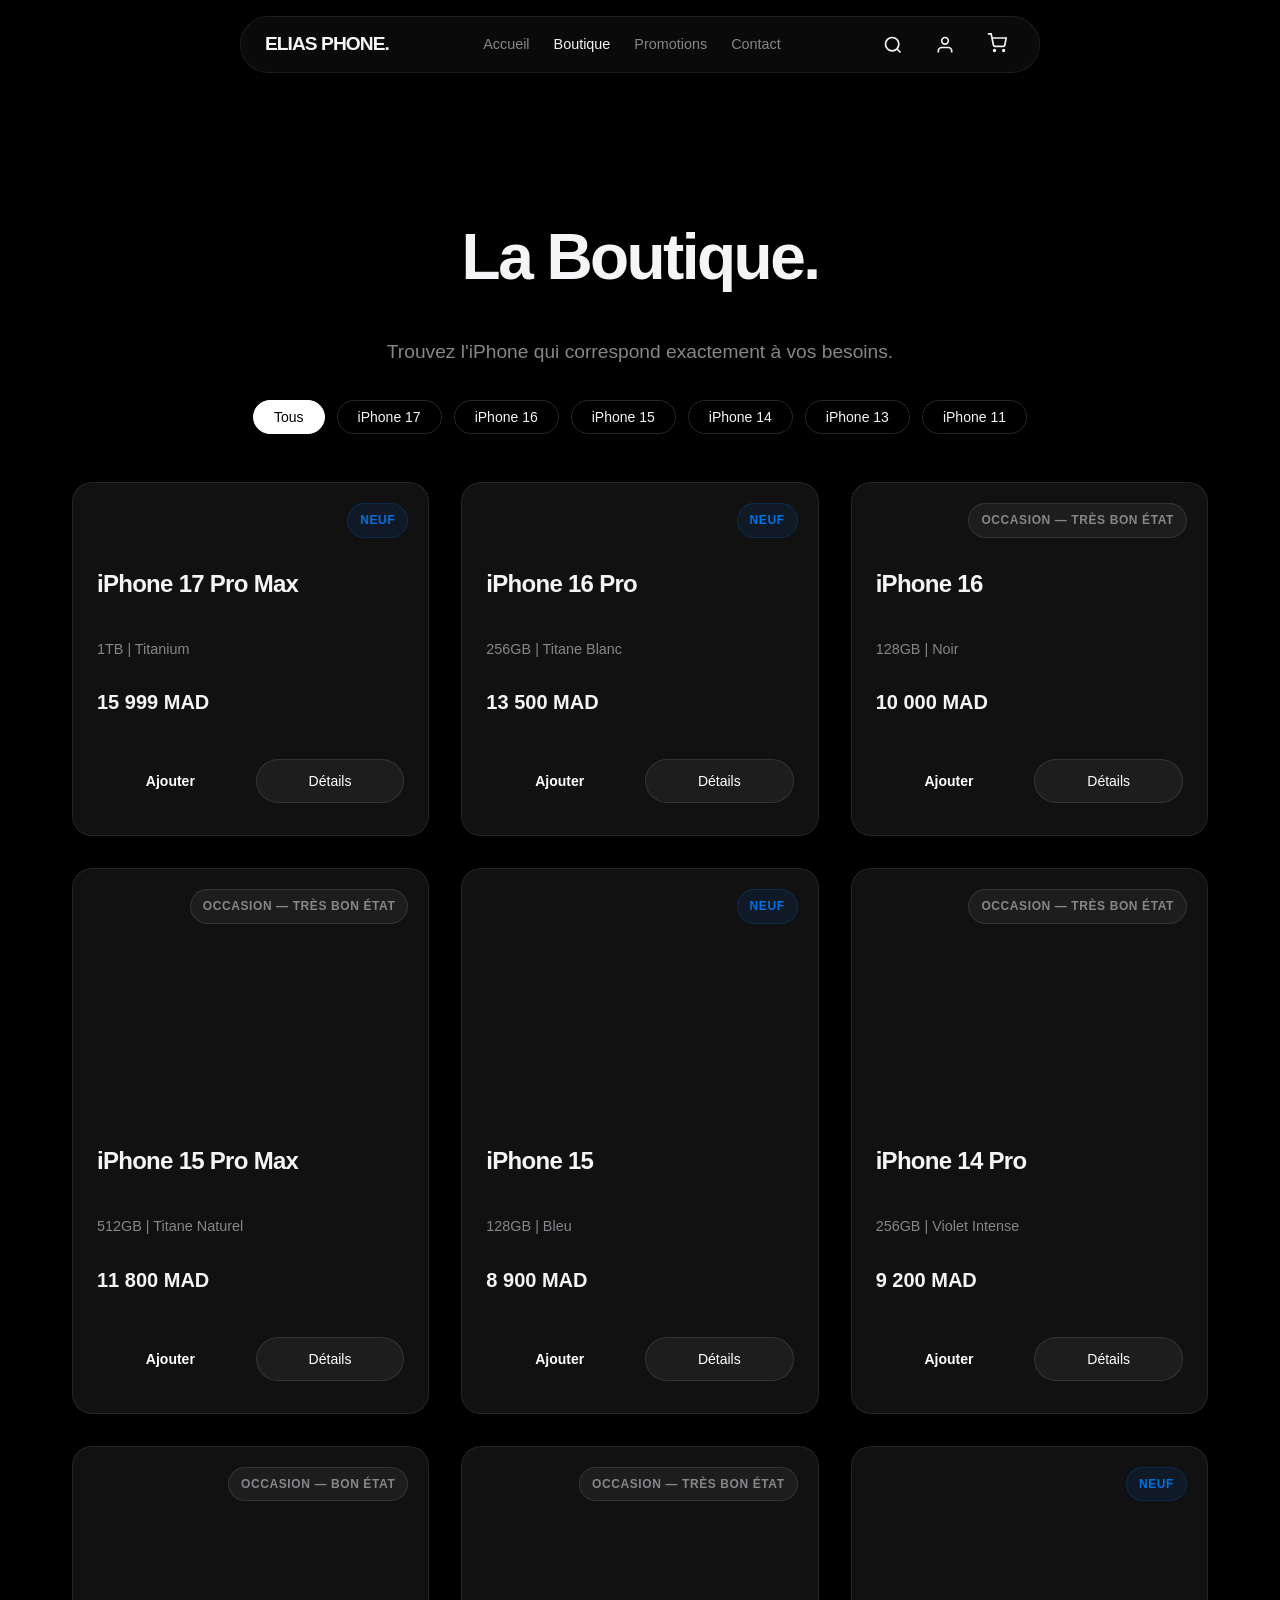
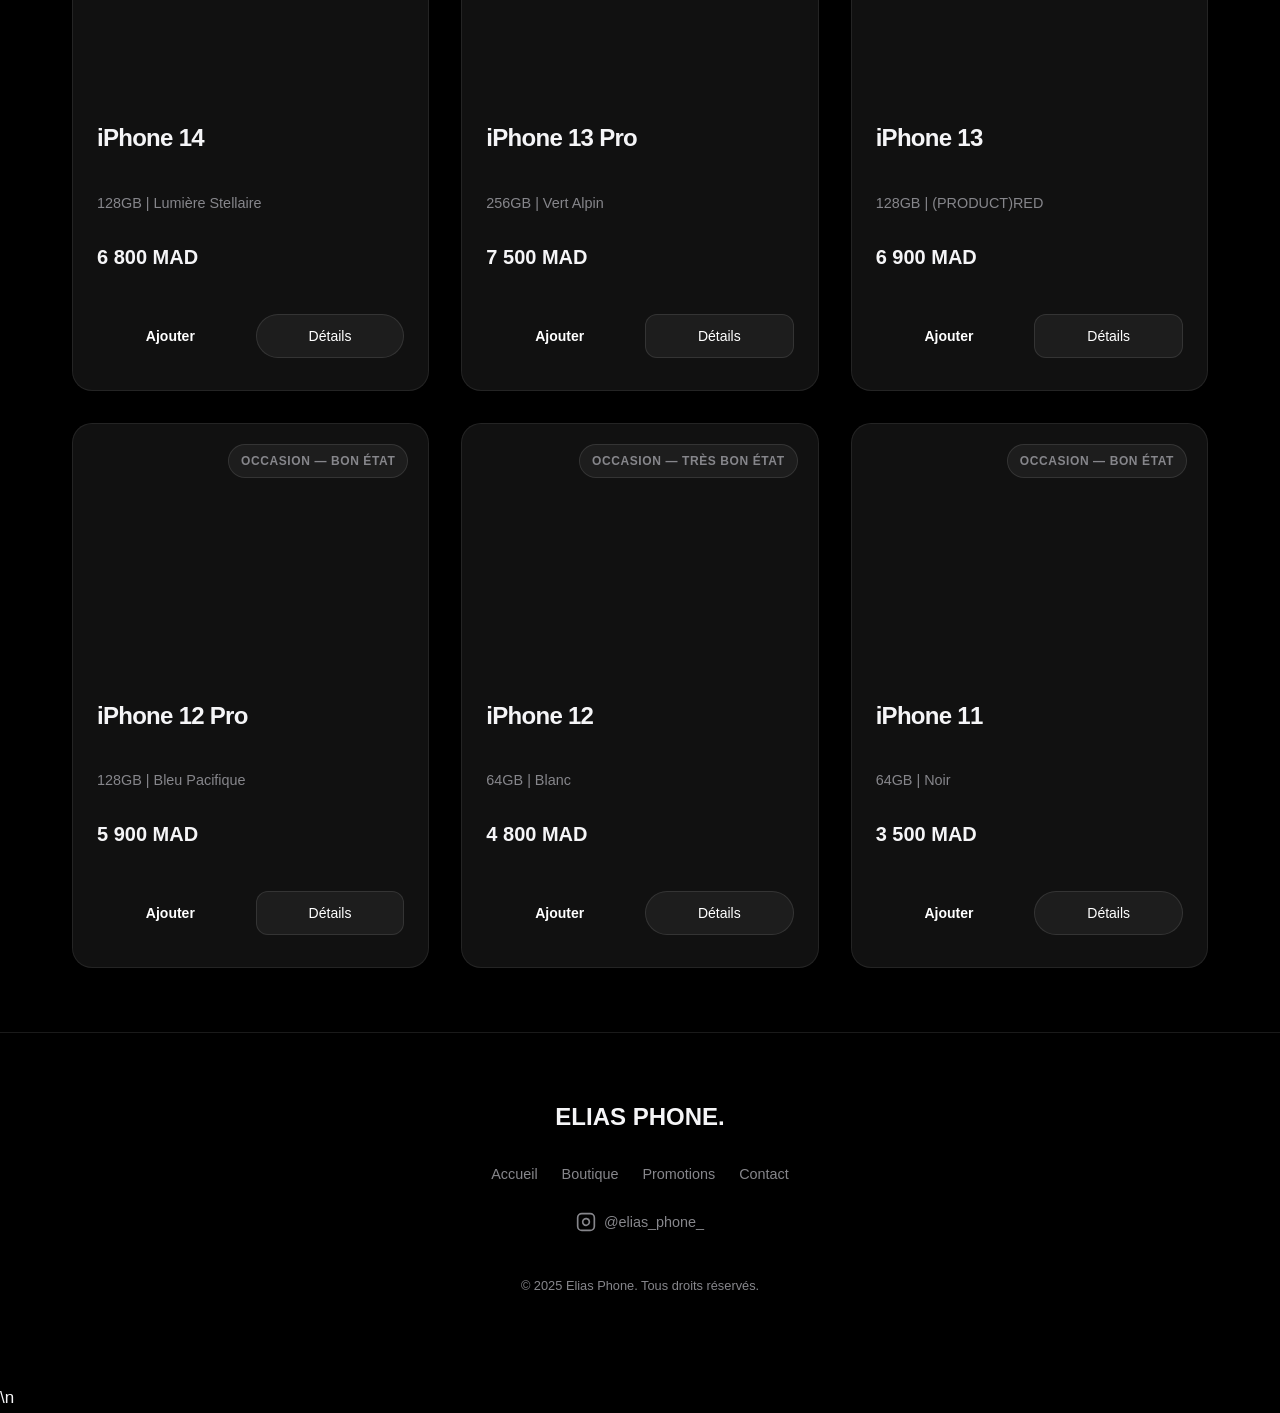
==== commit 6d79ed11: "Ultra-premium Apple redign: Finalized button shapes and feature icons" ====
--- a/boutique.html
+++ b/boutique.html
@@ -57,105 +57,30 @@
     <main class="container">
         
         <!-- Interactive Store Filters -->
-        <form id="boutique-filters" class="glass-panel filter-bar scroll-reveal" style="transition-delay: 0.1s" aria-label="Filtres de la boutique">
-            
-            <fieldset class="filter-group">
-                <legend class="filter-label" style="float: left;">Modèles</legend>
-                <label class="filter-pill">
-                    <input type="radio" name="model" value="all" checked>
-                    <span class="filter-pill-text">Tous</span>
-                </label>
-                <label class="filter-pill">
-                    <input type="radio" name="model" value="17">
-                    <span class="filter-pill-text">17</span>
-                </label>
-                <label class="filter-pill">
-                    <input type="radio" name="model" value="16">
-                    <span class="filter-pill-text">16</span>
-                </label>
-                <label class="filter-pill">
-                    <input type="radio" name="model" value="15">
-                    <span class="filter-pill-text">15</span>
-                </label>
-                <label class="filter-pill">
-                    <input type="radio" name="model" value="14">
-                    <span class="filter-pill-text">14</span>
-                </label>
-                <label class="filter-pill">
-                    <input type="radio" name="model" value="13">
-                    <span class="filter-pill-text">13</span>
-                </label>
-                <label class="filter-pill">
-                    <input type="radio" name="model" value="12">
-                    <span class="filter-pill-text">12</span>
-                </label>
-                <label class="filter-pill">
-                    <input type="radio" name="model" value="11">
-                    <span class="filter-pill-text">11</span>
-                </label>
-            </fieldset>
-
-            <fieldset class="filter-group">
-                <legend class="filter-label" style="float: left;">Stockage</legend>
-                <label class="filter-pill">
-                    <input type="radio" name="storage" value="all" checked>
-                    <span class="filter-pill-text">Tous</span>
-                </label>
-                <label class="filter-pill">
-                    <input type="radio" name="storage" value="64GB">
-                    <span class="filter-pill-text">64GB</span>
-                </label>
-                <label class="filter-pill">
-                    <input type="radio" name="storage" value="128GB">
-                    <span class="filter-pill-text">128GB</span>
-                </label>
-                <label class="filter-pill">
-                    <input type="radio" name="storage" value="256GB">
-                    <span class="filter-pill-text">256GB</span>
-                </label>
-                <label class="filter-pill">
-                    <input type="radio" name="storage" value="512GB">
-                    <span class="filter-pill-text">512GB</span>
-                </label>
-                <label class="filter-pill">
-                    <input type="radio" name="storage" value="1TB">
-                    <span class="filter-pill-text">1TB</span>
-                </label>
-            </fieldset>
-
-            <fieldset class="filter-group">
-                <legend class="filter-label" style="float: left;">État</legend>
-                <label class="filter-pill">
-                    <input type="radio" name="condition" value="all" checked>
-                    <span class="filter-pill-text">Tous</span>
-                </label>
-                <label class="filter-pill">
-                    <input type="radio" name="condition" value="Neuf">
-                    <span class="filter-pill-text">Neuf</span>
-                </label>
-                <label class="filter-pill">
-                    <input type="radio" name="condition" value="Occasion — Très bon état">
-                    <span class="filter-pill-text">Occasion — Très bon état</span>
-                </label>
-                <label class="filter-pill">
-                    <input type="radio" name="condition" value="Occasion — Bon état">
-                    <span class="filter-pill-text">Occasion — Bon état</span>
-                </label>
-            </fieldset>
-        </form>
+        <div class="filter-pills scroll-reveal" style="transition-delay: 0.1s">
+            <button class="filter-pill active" data-filter="all">Tous</button>
+            <button class="filter-pill" data-filter="17">iPhone 17</button>
+            <button class="filter-pill" data-filter="16">iPhone 16</button>
+            <button class="filter-pill" data-filter="15">iPhone 15</button>
+            <button class="filter-pill" data-filter="14">iPhone 14</button>
+            <button class="filter-pill" data-filter="13">iPhone 13</button>
+            <button class="filter-pill" data-filter="11">iPhone 11</button>
+        </div>
 
         <!-- Product Grid -->
         <div id="product-grid" class="grid-3 scroll-reveal" style="transition-delay: 0.2s">
 
             <!-- iPhone 17 Pro Max -->
             <article class="product-card glass-panel product-item" data-model="17" data-storage="1TB" data-condition="Neuf">
-                <span class="badge badge-new">Neuf</span>
-                <img src="https://fdn2.gsmarena.com/vv/pics/apple/apple-iphone-17-pro-max-1.jpg" alt="iPhone 17 Pro Max" class="product-image" loading="lazy" style="width:100%;height:220px;object-fit:contain;" onerror="this.src='https://via.placeholder.com/300x400?text=iPhone'">
+                <div class="product-image-container">
+                    <span class="badge badge-new">Neuf</span>
+                    <img src="https://fdn2.gsmarena.com/vv/pics/apple/apple-iphone-17-pro-max-1.jpg" alt="iPhone 17 Pro Max" class="product-image" loading="lazy" onerror="this.src='https://via.placeholder.com/300x400?text=iPhone'">
+                </div>
                 <h2 style="font-size: 1.5rem;">iPhone 17 Pro Max</h2>
                 <div class="text-muted tabular-nums" style="font-size: 0.9rem; margin-bottom: 0.5rem;">1TB | Titanium</div>
                 <div class="product-price tabular-nums">15 999 MAD</div>
-                <div style="display: flex; gap: 0.5rem; margin-top: 1rem;">
-                    <button class="btn btn-blue add-to-cart-btn" data-name="iPhone 17 Pro Max" data-price="15 999 MAD" style="flex: 1; border-radius: 12px; font-size: 0.9rem; padding: 0.8rem;">Ajouter</button>
+                <div class="product-actions" style="display: flex; gap: 0.8rem; margin-top: 1.5rem;">
+                    <button class="btn-primary add-to-cart-btn" data-name="iPhone 17 Pro Max" data-price="15 999 MAD" style="flex: 2;">Ajouter</button>
                     <button onclick="selectProduct({
                         name: 'iPhone 17 Pro Max',
                         storage: '1TB',
@@ -166,19 +91,21 @@
                         battery: 100,
                         processor: 'A18 Pro',
                         camera: '48MP Triple'
-                    })" class="btn btn-outline" style="flex: 1; border-radius: 12px; font-size: 0.9rem; padding: 0.8rem; text-align: center;">Détails</button>
+                    })" class="btn-ghost" style="flex: 1;">Détails</button>
                 </div>
             </article>
 
             <!-- iPhone 16 Pro -->
             <article class="product-card glass-panel product-item" data-model="16" data-storage="256GB" data-condition="Neuf">
-                <span class="badge badge-new">Neuf</span>
-                <img src="https://fdn2.gsmarena.com/vv/pics/apple/apple-iphone-16-pro-1.jpg" alt="iPhone 16 Pro" class="product-image" loading="lazy" style="width:100%;height:220px;object-fit:contain;" onerror="this.src='https://via.placeholder.com/300x400?text=iPhone'">
+                <div class="product-image-container">
+                    <span class="badge badge-new">Neuf</span>
+                    <img src="https://fdn2.gsmarena.com/vv/pics/apple/apple-iphone-16-pro-1.jpg" alt="iPhone 16 Pro" class="product-image" loading="lazy" onerror="this.src='https://via.placeholder.com/300x400?text=iPhone'">
+                </div>
                 <h2 style="font-size: 1.5rem;">iPhone 16 Pro</h2>
                 <div class="text-muted tabular-nums" style="font-size: 0.9rem; margin-bottom: 0.5rem;">256GB | Titane Blanc</div>
                 <div class="product-price tabular-nums">13 500 MAD</div>
-                <div style="display: flex; gap: 0.5rem; margin-top: 1rem;">
-                    <button class="btn btn-blue add-to-cart-btn" data-name="iPhone 16 Pro" data-price="13 500 MAD" style="flex: 1; border-radius: 12px; font-size: 0.9rem; padding: 0.8rem;">Ajouter</button>
+                <div class="product-actions" style="display: flex; gap: 0.8rem; margin-top: 1.5rem;">
+                    <button class="btn-primary add-to-cart-btn" data-name="iPhone 16 Pro" data-price="13 500 MAD" style="flex: 2;">Ajouter</button>
                     <button onclick="selectProduct({
                         name: 'iPhone 16 Pro',
                         storage: '256GB',
@@ -189,19 +116,21 @@
                         battery: 100,
                         processor: 'A18 Pro',
                         camera: '48MP Triple'
-                    })" class="btn btn-outline" style="flex: 1; border-radius: 12px; font-size: 0.9rem; padding: 0.8rem; text-align: center;">Détails</button>
+                    })" class="btn-ghost" style="flex: 1;">Détails</button>
                 </div>
             </article>
 
             <!-- iPhone 16 -->
             <article class="product-card glass-panel product-item" data-model="16" data-storage="128GB" data-condition="Occasion — Très bon état">
-                <span class="badge badge-used">Occasion — Très bon état</span>
-                <img src="https://fdn2.gsmarena.com/vv/pics/apple/apple-iphone-16-1.jpg" alt="iPhone 16" class="product-image" loading="lazy" style="width:100%;height:220px;object-fit:contain;" onerror="this.src='https://via.placeholder.com/300x400?text=iPhone'">
+                <div class="product-image-container">
+                    <span class="badge badge-used">Occasion — Très bon état</span>
+                    <img src="https://fdn2.gsmarena.com/vv/pics/apple/apple-iphone-16-1.jpg" alt="iPhone 16" class="product-image" loading="lazy" onerror="this.src='https://via.placeholder.com/300x400?text=iPhone'">
+                </div>
                 <h2 style="font-size: 1.5rem;">iPhone 16</h2>
                 <div class="text-muted tabular-nums" style="font-size: 0.9rem; margin-bottom: 0.5rem;">128GB | Noir</div>
                 <div class="product-price tabular-nums">10 000 MAD</div>
-                <div style="display: flex; gap: 0.5rem; margin-top: 1rem;">
-                    <button class="btn btn-blue add-to-cart-btn" data-name="iPhone 16" data-price="10 000 MAD" style="flex: 1; border-radius: 12px; font-size: 0.9rem; padding: 0.8rem;">Ajouter</button>
+                <div class="product-actions" style="display: flex; gap: 0.8rem; margin-top: 1.5rem;">
+                    <button class="btn-primary add-to-cart-btn" data-name="iPhone 16" data-price="10 000 MAD" style="flex: 2;">Ajouter</button>
                     <button onclick="selectProduct({
                         name: 'iPhone 16',
                         storage: '128GB',
@@ -212,7 +141,7 @@
                         battery: 95,
                         processor: 'A18',
                         camera: '48MP Double'
-                    })" class="btn btn-outline" style="flex: 1; border-radius: 12px; font-size: 0.9rem; padding: 0.8rem; text-align: center;">Détails</button>
+                    })" class="btn-ghost" style="flex: 1;">Détails</button>
                 </div>
             </article>
 
@@ -223,8 +152,8 @@
                 <h2 style="font-size: 1.5rem;">iPhone 15 Pro Max</h2>
                 <div class="text-muted tabular-nums" style="font-size: 0.9rem; margin-bottom: 0.5rem;">512GB | Titane Naturel</div>
                 <div class="product-price tabular-nums">11 800 MAD</div>
-                <div style="display: flex; gap: 0.5rem; margin-top: 1rem;">
-                    <button class="btn btn-blue add-to-cart-btn" data-name="iPhone 15 Pro Max" data-price="11 800 MAD" style="flex: 1; border-radius: 12px; font-size: 0.9rem; padding: 0.8rem;">Ajouter</button>
+                <div class="product-actions">
+                    <button class="btn-primary add-to-cart-btn" data-name="iPhone 15 Pro Max" data-price="11 800 MAD">Ajouter</button>
                     <button onclick="selectProduct({
                         name: 'iPhone 15 Pro Max',
                         storage: '512GB',
@@ -235,7 +164,7 @@
                         battery: 92,
                         processor: 'A17 Pro',
                         camera: '48MP Triple'
-                    })" class="btn btn-outline" style="flex: 1; border-radius: 12px; font-size: 0.9rem; padding: 0.8rem; text-align: center;">Détails</button>
+                    })" class="btn-ghost">Détails</button>
                 </div>
             </article>
 
@@ -246,8 +175,8 @@
                 <h2 style="font-size: 1.5rem;">iPhone 15</h2>
                 <div class="text-muted tabular-nums" style="font-size: 0.9rem; margin-bottom: 0.5rem;">128GB | Bleu</div>
                 <div class="product-price tabular-nums">8 900 MAD</div>
-                <div style="display: flex; gap: 0.5rem; margin-top: 1rem;">
-                    <button class="btn btn-blue add-to-cart-btn" data-name="iPhone 15" data-price="8 900 MAD" style="flex: 1; border-radius: 12px; font-size: 0.9rem; padding: 0.8rem;">Ajouter</button>
+                <div class="product-actions">
+                    <button class="btn-primary add-to-cart-btn" data-name="iPhone 15" data-price="8 900 MAD">Ajouter</button>
                     <button onclick="selectProduct({
                         name: 'iPhone 15',
                         storage: '128GB',
@@ -258,7 +187,7 @@
                         battery: 100,
                         processor: 'A16 Bionic',
                         camera: '48MP Double'
-                    })" class="btn btn-outline" style="flex: 1; border-radius: 12px; font-size: 0.9rem; padding: 0.8rem; text-align: center;">Détails</button>
+                    })" class="btn-ghost">Détails</button>
                 </div>
             </article>
 
@@ -269,8 +198,8 @@
                 <h2 style="font-size: 1.5rem;">iPhone 14 Pro</h2>
                 <div class="text-muted tabular-nums" style="font-size: 0.9rem; margin-bottom: 0.5rem;">256GB | Violet Intense</div>
                 <div class="product-price tabular-nums">9 200 MAD</div>
-                <div style="display: flex; gap: 0.5rem; margin-top: 1rem;">
-                    <button class="btn btn-blue add-to-cart-btn" data-name="iPhone 14 Pro" data-price="9 200 MAD" style="flex: 1; border-radius: 12px; font-size: 0.9rem; padding: 0.8rem;">Ajouter</button>
+                <div class="product-actions">
+                    <button class="btn-primary add-to-cart-btn" data-name="iPhone 14 Pro" data-price="9 200 MAD">Ajouter</button>
                     <button onclick="selectProduct({
                         name: 'iPhone 14 Pro',
                         storage: '256GB',
@@ -281,7 +210,7 @@
                         battery: 89,
                         processor: 'A16 Bionic',
                         camera: '48MP Triple'
-                    })" class="btn btn-outline" style="flex: 1; border-radius: 12px; font-size: 0.9rem; padding: 0.8rem; text-align: center;">Détails</button>
+                    })" class="btn-ghost">Détails</button>
                 </div>
             </article>
 
@@ -292,8 +221,8 @@
                 <h2 style="font-size: 1.5rem;">iPhone 14</h2>
                 <div class="text-muted tabular-nums" style="font-size: 0.9rem; margin-bottom: 0.5rem;">128GB | Lumière Stellaire</div>
                 <div class="product-price tabular-nums">6 800 MAD</div>
-                <div style="display: flex; gap: 0.5rem; margin-top: 1rem;">
-                    <button class="btn btn-blue add-to-cart-btn" data-name="iPhone 14" data-price="6 800 MAD" style="flex: 1; border-radius: 12px; font-size: 0.9rem; padding: 0.8rem;">Ajouter</button>
+                <div class="product-actions">
+                    <button class="btn-primary add-to-cart-btn" data-name="iPhone 14" data-price="6 800 MAD">Ajouter</button>
                     <button onclick="selectProduct({
                         name: 'iPhone 14',
                         storage: '128GB',
@@ -304,7 +233,7 @@
                         battery: 86,
                         processor: 'A15 Bionic',
                         camera: '12MP Double'
-                    })" class="btn btn-outline" style="flex: 1; border-radius: 12px; font-size: 0.9rem; padding: 0.8rem; text-align: center;">Détails</button>
+                    })" class="btn-ghost">Détails</button>
                 </div>
             </article>
 
@@ -315,8 +244,8 @@
                 <h2 style="font-size: 1.5rem;">iPhone 13 Pro</h2>
                 <div class="text-muted tabular-nums" style="font-size: 0.9rem; margin-bottom: 0.5rem;">256GB | Vert Alpin</div>
                 <div class="product-price tabular-nums">7 500 MAD</div>
-                <div style="display: flex; gap: 0.5rem; margin-top: 1rem;">
-                    <button class="btn btn-blue add-to-cart-btn" data-name="iPhone 13 Pro" data-price="7 500 MAD" style="flex: 1; border-radius: 12px; font-size: 0.9rem; padding: 0.8rem;">Ajouter</button>
+                <div class="product-actions" style="display: flex; gap: 0.8rem; margin-top: 1.5rem;">
+                    <button class="btn-primary add-to-cart-btn" data-name="iPhone 13 Pro" data-price="7 500 MAD" style="flex: 1; border-radius: 12px; font-size: 0.9rem; padding: 0.8rem;">Ajouter</button>
                     <button onclick="selectProduct({
                         name: 'iPhone 13 Pro',
                         storage: '256GB',
@@ -327,7 +256,7 @@
                         battery: 87,
                         processor: 'A15 Bionic',
                         camera: '12MP Triple'
-                    })" class="btn btn-outline" style="flex: 1; border-radius: 12px; font-size: 0.9rem; padding: 0.8rem; text-align: center;">Détails</button>
+                    })" class="btn-ghost" style="flex: 1; border-radius: 12px; font-size: 0.9rem; padding: 0.8rem; text-align: center;">Détails</button>
                 </div>
             </article>
 
@@ -338,8 +267,8 @@
                 <h2 style="font-size: 1.5rem;">iPhone 13</h2>
                 <div class="text-muted tabular-nums" style="font-size: 0.9rem; margin-bottom: 0.5rem;">128GB | (PRODUCT)RED</div>
                 <div class="product-price tabular-nums">6 900 MAD</div>
-                <div style="display: flex; gap: 0.5rem; margin-top: 1rem;">
-                    <button class="btn btn-blue add-to-cart-btn" data-name="iPhone 13" data-price="6 900 MAD" style="flex: 1; border-radius: 12px; font-size: 0.9rem; padding: 0.8rem;">Ajouter</button>
+                <div class="product-actions" style="display: flex; gap: 0.8rem; margin-top: 1.5rem;">
+                    <button class="btn-primary add-to-cart-btn" data-name="iPhone 13" data-price="6 900 MAD" style="flex: 1; border-radius: 12px; font-size: 0.9rem; padding: 0.8rem;">Ajouter</button>
                     <button onclick="selectProduct({
                         name: 'iPhone 13',
                         storage: '128GB',
@@ -350,7 +279,7 @@
                         battery: 100,
                         processor: 'A15 Bionic',
                         camera: '12MP Double'
-                    })" class="btn btn-outline" style="flex: 1; border-radius: 12px; font-size: 0.9rem; padding: 0.8rem; text-align: center;">Détails</button>
+                    })" class="btn-ghost" style="flex: 1; border-radius: 12px; font-size: 0.9rem; padding: 0.8rem; text-align: center;">Détails</button>
                 </div>
             </article>
 
@@ -361,8 +290,8 @@
                 <h2 style="font-size: 1.5rem;">iPhone 12 Pro</h2>
                 <div class="text-muted tabular-nums" style="font-size: 0.9rem; margin-bottom: 0.5rem;">128GB | Bleu Pacifique</div>
                 <div class="product-price tabular-nums">5 900 MAD</div>
-                <div style="display: flex; gap: 0.5rem; margin-top: 1rem;">
-                    <button class="btn btn-blue add-to-cart-btn" data-name="iPhone 12 Pro" data-price="5 900 MAD" style="flex: 1; border-radius: 12px; font-size: 0.9rem; padding: 0.8rem;">Ajouter</button>
+                <div class="product-actions" style="display: flex; gap: 0.8rem; margin-top: 1.5rem;">
+                    <button class="btn-primary add-to-cart-btn" data-name="iPhone 12 Pro" data-price="5 900 MAD" style="flex: 1; border-radius: 12px; font-size: 0.9rem; padding: 0.8rem;">Ajouter</button>
                     <button onclick="selectProduct({
                         name: 'iPhone 12 Pro',
                         storage: '128GB',
@@ -373,7 +302,7 @@
                         battery: 84,
                         processor: 'A14 Bionic',
                         camera: '12MP Triple'
-                    })" class="btn btn-outline" style="flex: 1; border-radius: 12px; font-size: 0.9rem; padding: 0.8rem; text-align: center;">Détails</button>
+                    })" class="btn-ghost" style="flex: 1; border-radius: 12px; font-size: 0.9rem; padding: 0.8rem; text-align: center;">Détails</button>
                 </div>
             </article>
 
@@ -384,8 +313,8 @@
                 <h2 style="font-size: 1.5rem;">iPhone 12</h2>
                 <div class="text-muted tabular-nums" style="font-size: 0.9rem; margin-bottom: 0.5rem;">64GB | Blanc</div>
                 <div class="product-price tabular-nums">4 800 MAD</div>
-                <div style="display: flex; gap: 0.5rem; margin-top: 1rem;">
-                    <button class="btn btn-blue add-to-cart-btn" data-name="iPhone 12" data-price="4 800 MAD" style="flex: 1; border-radius: 12px; font-size: 0.9rem; padding: 0.8rem;">Ajouter</button>
+                <div class="product-actions">
+                    <button class="btn-primary add-to-cart-btn" data-name="iPhone 12" data-price="4 800 MAD">Ajouter</button>
                     <button onclick="selectProduct({
                         name: 'iPhone 12',
                         storage: '64GB',
@@ -396,7 +325,7 @@
                         battery: 88,
                         processor: 'A14 Bionic',
                         camera: '12MP Double'
-                    })" class="btn btn-outline" style="flex: 1; border-radius: 12px; font-size: 0.9rem; padding: 0.8rem; text-align: center;">Détails</button>
+                    })" class="btn-ghost">Détails</button>
                 </div>
             </article>
 
@@ -407,8 +336,8 @@
                 <h2 style="font-size: 1.5rem;">iPhone 11</h2>
                 <div class="text-muted tabular-nums" style="font-size: 0.9rem; margin-bottom: 0.5rem;">64GB | Noir</div>
                 <div class="product-price tabular-nums">3 500 MAD</div>
-                <div style="display: flex; gap: 0.5rem; margin-top: 1rem;">
-                    <button class="btn btn-blue add-to-cart-btn" data-name="iPhone 11" data-price="3 500 MAD" style="flex: 1; border-radius: 12px; font-size: 0.9rem; padding: 0.8rem;">Ajouter</button>
+                <div class="product-actions">
+                    <button class="btn-primary add-to-cart-btn" data-name="iPhone 11" data-price="3 500 MAD">Ajouter</button>
                     <button onclick="selectProduct({
                         name: 'iPhone 11',
                         storage: '64GB',
@@ -419,7 +348,7 @@
                         battery: 82,
                         processor: 'A13 Bionic',
                         camera: '12MP Double'
-                    })" class="btn btn-outline" style="flex: 1; border-radius: 12px; font-size: 0.9rem; padding: 0.8rem; text-align: center;">Détails</button>
+                    })" class="btn-ghost">Détails</button>
                 </div>
             </article>
 
@@ -475,7 +404,7 @@
                 <span>Total:</span>
                 <span id="cart-total-price" class="tabular-nums">0 MAD</span>
             </div>
-            <button id="checkout-btn" class="btn btn-primary" style="width: 100%;">Passer la commande</button>
+            <button id="checkout-btn" class="btn btn-primary btn-block">Passer la commande</button>
         </div>
     </div>
     
@@ -498,7 +427,7 @@
                 <label for="login-pass">Mot de passe</label>
                 <input type="password" id="login-pass" required>
             </div>
-            <button type="submit" class="btn btn-primary" style="width: 100%;">Se connecter</button>
+            <button type="submit" class="btn btn-primary btn-block">Se connecter</button>
         </form>
         
         <!-- Register Form -->
@@ -515,13 +444,13 @@
                 <label for="reg-pass">Mot de passe</label>
                 <input type="password" id="reg-pass" required>
             </div>
-            <button type="submit" class="btn btn-primary" style="width: 100%;">Créer un compte</button>
+            <button type="submit" class="btn-primary btn-block">Créer un compte</button>
         </form>
 
         <div id="logged-in-view" style="display: none; text-align: center; padding: 2rem 0;">
             <div id="user-avatar-large" style="width: 60px; height: 60px; border-radius: 50%; background: #007aff; color: white; display: flex; align-items: center; justify-content: center; font-size: 2rem; font-weight: bold; margin: 0 auto 1rem;">M</div>
             <h3 id="user-greeting" style="margin-bottom: 2rem;">Bonjour!</h3>
-            <button id="logout-btn" class="btn btn-outline" style="width: 100%; border-color: #ff3b30; color: #ff3b30;">Déconnexion</button>
+            <button id="logout-btn" class="btn-ghost btn-block" style="border-color: #ff3b30; color: #ff3b30;">Déconnexion</button>
         </div>
     </div>
 \n</body>
--- a/css/styles.css
+++ b/css/styles.css
@@ -1,17 +1,14 @@
 :root {
   color-scheme: dark;
   --bg-color: #000000;
-  --bg-color-alt: #0a0a0a;
-  --text-main: #ffffff;
-  --text-muted: #a1a1a6;
-  --accent-silver: #f5f5f7;
-  --accent-blue: #0A84FF;
-  --accent-gold: #ceb37f;
-  --glass-bg: rgba(255, 255, 255, 0.05);
-  --glass-border: rgba(255, 255, 255, 0.1);
+  --text-main: #f5f5f7;
+  --text-muted: #86868b;
+  --accent-blue: #0071e3;
+  --accent-gold: #f5a623;
+  --glass-bg: rgba(255, 255, 255, 0.04);
+  --glass-border: rgba(255, 255, 255, 0.08);
   --glass-blur: blur(20px);
-  --shadow-glow: 0 0 15px rgba(255, 255, 255, 0.05);
-  
+  --card-bg: #111111;
   --font-family: -apple-system, BlinkMacSystemFont, "SF Pro Display", "Segoe UI", Roboto, Helvetica, Arial, sans-serif;
 }
 
@@ -27,12 +24,29 @@
   font-family: var(--font-family);
   -webkit-font-smoothing: antialiased;
   -moz-osx-font-smoothing: grayscale;
-  line-height: 1.5;
+  line-height: 1.7;
+  font-size: 17px;
   overflow-x: hidden;
 }
 
 /* Typography Tools */
-h1, h2, h3, h4, h5, h6 {
+h1 {
+  font-size: clamp(64px, 8vw, 120px);
+  font-weight: 700;
+  letter-spacing: -0.04em;
+  margin-bottom: 1.5rem;
+  text-wrap: balance;
+}
+
+h2 {
+  font-size: clamp(40px, 5vw, 72px);
+  font-weight: 600;
+  letter-spacing: -0.03em;
+  margin-bottom: 2rem;
+  text-wrap: balance;
+}
+
+h3, h4, h5, h6 {
   margin: 0 0 1rem;
   font-weight: 600;
   letter-spacing: -0.02em;
@@ -40,7 +54,7 @@
 }
 
 p {
-  margin: 0 0 1rem;
+  margin: 0 0 1.5rem;
 }
 
 .tabular-nums {
@@ -59,7 +73,7 @@
 a {
   color: inherit;
   text-decoration: none;
-  transition: opacity 0.2s ease, transform 0.2s ease;
+  transition: all 0.3s cubic-bezier(0.4, 0, 0.2, 1);
 }
 
 button {
@@ -75,55 +89,89 @@
   border-radius: 4px;
 }
 
-/* Avoid generic transition all */
-.btn {
+/* Buttons System */
+.btn-primary, .btn-ghost, .btn-whatsapp, .btn-outline, .btn {
   display: inline-flex;
   align-items: center;
   justify-content: center;
-  padding: 0.8rem 1.5rem;
-  border-radius: 999px;
+  padding: 12px 24px;
+  border-radius: 980px;
   font-weight: 500;
-  font-size: 1rem;
-  transition: transform 0.2s ease, opacity 0.2s ease, background-color 0.2s ease, box-shadow 0.2s ease;
+  font-size: 16px;
+  transition: all 0.3s cubic-bezier(0.4, 0, 0.2, 1);
   touch-action: manipulation;
   gap: 0.5rem;
+  cursor: pointer;
+  text-decoration: none;
 }
 
 .btn-primary {
-  background-color: var(--accent-silver);
+  background: var(--accent-blue);
+  color: #fff;
+  border: none;
+}
+.btn-primary:hover {
+  background: #0077ed;
+  transform: scale(1.02);
+}
+
+.btn-ghost {
+  background: rgba(255, 255, 255, 0.05);
+  color: #fff;
+  border: 1px solid rgba(255, 255, 255, 0.1);
+}
+.btn-ghost:hover {
+  background: rgba(255, 255, 255, 0.1);
+  border-color: rgba(255, 255, 255, 0.2);
+  transform: scale(1.02);
+}
+
+.btn-whatsapp {
+  background: #25d366;
+  color: #fff;
+  border: none;
+}
+.btn-whatsapp:hover {
+  background: #23c55f;
+  transform: scale(1.02);
+  box-shadow: 0 10px 20px rgba(37, 211, 102, 0.2);
+}
+
+.btn-gold {
+  background: var(--accent-gold);
   color: #000;
-}
-.btn-primary:hover {
+  border: none;
+  font-weight: 600;
+}
+.btn-gold:hover {
+  background: #e5991d;
   transform: scale(1.02);
-  opacity: 0.9;
 }
 
 .btn-outline {
-  background-color: transparent;
-  border: 1px solid var(--glass-border);
+  background: transparent;
+  border: 1px solid rgba(255, 255, 255, 0.2);
   color: var(--text-main);
 }
 .btn-outline:hover {
-  background-color: var(--glass-bg);
-}
-
-.btn-blue {
-  background-color: var(--accent-blue);
-  color: #fff;
-}
-.btn-blue:hover {
-  transform: scale(1.02);
-  opacity: 0.9;
-}
-
-.btn-whatsapp {
-  background-color: #25D366;
-  color: #fff;
-}
-.btn-whatsapp:hover {
-  transform: scale(1.02);
-  opacity: 0.9;
-  box-shadow: 0 0 15px rgba(37, 211, 102, 0.4);
+  background: rgba(255, 255, 255, 0.1);
+  border-color: rgba(255, 255, 255, 0.5);
+}
+
+.product-actions {
+  display: flex !important;
+  flex-direction: row !important;
+  gap: 12px !important;
+  margin-top: 1.5rem !important;
+  width: 100% !important;
+}
+
+.product-actions .btn,
+.product-actions button {
+  flex: 1 !important;
+  padding: 12px 10px !important;
+  font-size: 14px !important;
+  white-space: nowrap !important;
 }
 
 /* Glass UI */
@@ -132,8 +180,8 @@
   backdrop-filter: var(--glass-blur);
   -webkit-backdrop-filter: var(--glass-blur);
   border: 1px solid var(--glass-border);
-  border-radius: 24px;
-  box-shadow: var(--shadow-glow);
+  border-radius: 20px;
+  transition: all 0.3s cubic-bezier(0.4, 0, 0.2, 1);
 }
 
 /* Navigation */
@@ -213,72 +261,103 @@
   align-items: center;
   justify-content: center;
   text-align: center;
-  padding-top: 5rem; /* space for navbar */
-  background: radial-gradient(circle at center, var(--bg-color-alt) 0%, var(--bg-color) 100%);
+  padding-top: 5rem;
+  background: #000;
+  position: relative;
+  overflow: hidden;
 }
 
 .hero h1 {
-  font-size: clamp(3rem, 8vw, 6rem);
-  line-height: 1.1;
-  background: linear-gradient(180deg, #fff 0%, #a1a1a6 100%);
+  font-size: clamp(64px, 8vw, 120px);
+  line-height: 1.05;
+  background: linear-gradient(180deg, #fff 50%, #86868b 100%);
   -webkit-background-clip: text;
   background-clip: text;
   -webkit-text-fill-color: transparent;
-  margin-bottom: 2rem;
+  margin-bottom: 1.5rem;
+  letter-spacing: -0.04em;
 }
 .hero-subtitle {
   font-size: clamp(1.2rem, 3vw, 1.8rem);
   color: var(--text-muted);
-  max-width: 600px;
+  max-width: 700px;
   margin: 0 auto 3rem;
+  line-height: 1.6;
 }
 .hero-actions {
   display: flex;
-  gap: 1rem;
+  gap: 1.5rem;
   justify-content: center;
   flex-wrap: wrap;
 }
 
 /* Product Cards */
 .product-card {
-  padding: 2rem;
+  background: var(--card-bg);
+  border: 1px solid var(--glass-border);
+  border-radius: 20px;
+  padding: 32px 24px;
   display: flex;
   flex-direction: column;
-  align-items: center;
-  text-align: center;
-  transition: transform 0.3s ease;
+  transition: transform 0.4s cubic-bezier(0.2, 1, 0.2, 1), box-shadow 0.4s cubic-bezier(0.2, 1, 0.2, 1);
   position: relative;
   overflow: hidden;
-}
+  height: 100%;
+}
+
 .product-card:hover {
-  transform: translateY(-5px);
-}
+  transform: translateY(-8px);
+  box-shadow: 0 20px 60px rgba(0,0,0,0.5);
+  border-color: rgba(255,255,255,0.15);
+}
+
+.product-image-area {
+  background: #1a1a1a;
+  border-radius: 16px;
+  padding: 24px;
+  margin-bottom: 24px;
+  display: flex;
+  align-items: center;
+  justify-content: center;
+  min-height: 240px;
+}
+
 .product-image {
-  width: 100%;
-  max-width: 180px;
-  max-height: 300px;
-  background: transparent;
+  max-width: 100%;
+  height: auto;
   object-fit: contain;
-  margin-bottom: 2rem;
-}
+  transition: transform 0.5s ease;
+}
+
+.product-card:hover .product-image {
+  transform: scale(1.05);
+}
+
 .badge {
   position: absolute;
-  top: 1rem;
-  right: 1rem;
-  font-size: 0.75rem;
-  font-weight: 600;
-  padding: 0.25rem 0.5rem;
-  border-radius: 4px;
+  top: 20px;
+  right: 20px;
+  font-size: 12px;
+  font-weight: 700;
+  padding: 6px 12px;
+  border-radius: 980px;
   text-transform: uppercase;
-}
+  letter-spacing: 0.05em;
+  z-index: 2;
+}
+
 .badge-new {
-  background: rgba(10, 132, 255, 0.2);
+  background: rgba(0, 113, 227, 0.1);
   color: var(--accent-blue);
-}
+  border: 1px solid rgba(0, 113, 227, 0.2);
+}
+
 .badge-used {
-  background: rgba(255, 255, 255, 0.1);
+  background: rgba(255, 255, 255, 0.05);
   color: var(--text-muted);
-}
+  border: 1px solid rgba(255, 255, 255, 0.1);
+}
+
 .badge-promo {
   background: rgba(255, 59, 48, 0.2);
   color: #ff3b30;
@@ -945,5 +1024,131 @@
   z-index: 2;
 }
 
-
-
+/* Feature Cards */
+.feature-card {
+  background: rgba(255, 255, 255, 0.03);
+  backdrop-filter: blur(20px);
+  -webkit-backdrop-filter: blur(20px);
+  border: 1px solid rgba(255, 255, 255, 0.08);
+  border-radius: 20px;
+  padding: 40px;
+  text-align: center;
+  transition: transform 0.3s ease, border-color 0.3s ease;
+}
+.feature-card:hover {
+  transform: translateY(-5px);
+  border-color: rgba(255, 255, 255, 0.15);
+}
+.feature-icon {
+  font-size: 2.5rem;
+  margin-bottom: 1.5rem;
+  display: block;
+}
+
+/* Filter Pills */
+.filter-pills {
+  display: flex;
+  gap: 0.75rem;
+  margin-bottom: 3rem;
+  flex-wrap: wrap;
+  justify-content: center;
+}
+.filter-pill {
+  padding: 8px 20px;
+  border-radius: 980px;
+  border: 1px solid rgba(255, 255, 255, 0.15);
+  font-size: 14px;
+  font-weight: 500;
+  color: var(--text-main);
+  background: transparent;
+  transition: all 0.2s ease;
+  cursor: pointer;
+}
+.filter-pill:hover {
+  border-color: rgba(255, 255, 255, 0.4);
+}
+.filter-pill.active {
+  background: #ffffff;
+  color: #000000;
+  border-color: #ffffff;
+}
+
+/* Promotions & Badge Refinements */
+.promo-badge {
+  background: #ff3b30;
+  color: white;
+  border-radius: 6px;
+  padding: 4px 10px;
+  font-size: 12px;
+  font-weight: 700;
+  text-transform: uppercase;
+}
+.price-old {
+  text-decoration: line-through;
+  color: #86868b;
+  font-size: 0.9em;
+  margin-right: 8px;
+}
+.price-new {
+  color: #ff3b30;
+  font-weight: 700;
+}
+.countdown-timer {
+  color: var(--accent-gold);
+  font-size: 48px;
+  font-weight: 700;
+  letter-spacing: -0.02em;
+  margin: 2rem 0;
+}
+
+/* Contact Form */
+.contact-form {
+  max-width: 600px;
+  margin: 0 auto;
+}
+.form-group {
+  margin-bottom: 1.5rem;
+  text-align: left;
+}
+.form-group label {
+  display: block;
+  font-size: 14px;
+  color: var(--text-muted);
+  margin-bottom: 0.5rem;
+}
+.contact-form input, 
+.contact-form textarea {
+  width: 100%;
+  background: #1c1c1e;
+  border: 1px solid rgba(255, 255, 255, 0.1);
+  border-radius: 12px;
+  padding: 16px;
+  color: #f5f5f7;
+  font-size: 17px;
+  transition: all 0.2s ease;
+}
+.contact-form input:focus, 
+.contact-form textarea:focus {
+  border-color: var(--accent-blue);
+  outline: none;
+  box-shadow: 0 0 0 3px rgba(0, 113, 227, 0.3);
+}
+
+/* CTA Banner Custom Gradient */
+.cta-banner-gradient {
+  background: linear-gradient(135deg, #0d0d0d 0%, #0a1628 50%, #0d0d0d 100%) !important;
+  border: 1px solid rgba(255, 255, 255, 0.05);
+}
+
+/* Footer Improvements */
+footer {
+  border-top: 1px solid rgba(255, 255, 255, 0.1);
+  padding: 4rem 0;
+  margin-top: 4rem;
+}
+.instagram-link:hover {
+  background: linear-gradient(45deg, #f09433 0%, #e6683c 25%, #dc2743 50%, #cc2366 75%, #bc1888 100%);
+  -webkit-background-clip: text;
+  background-clip: text;
+  -webkit-text-fill-color: transparent;
+}
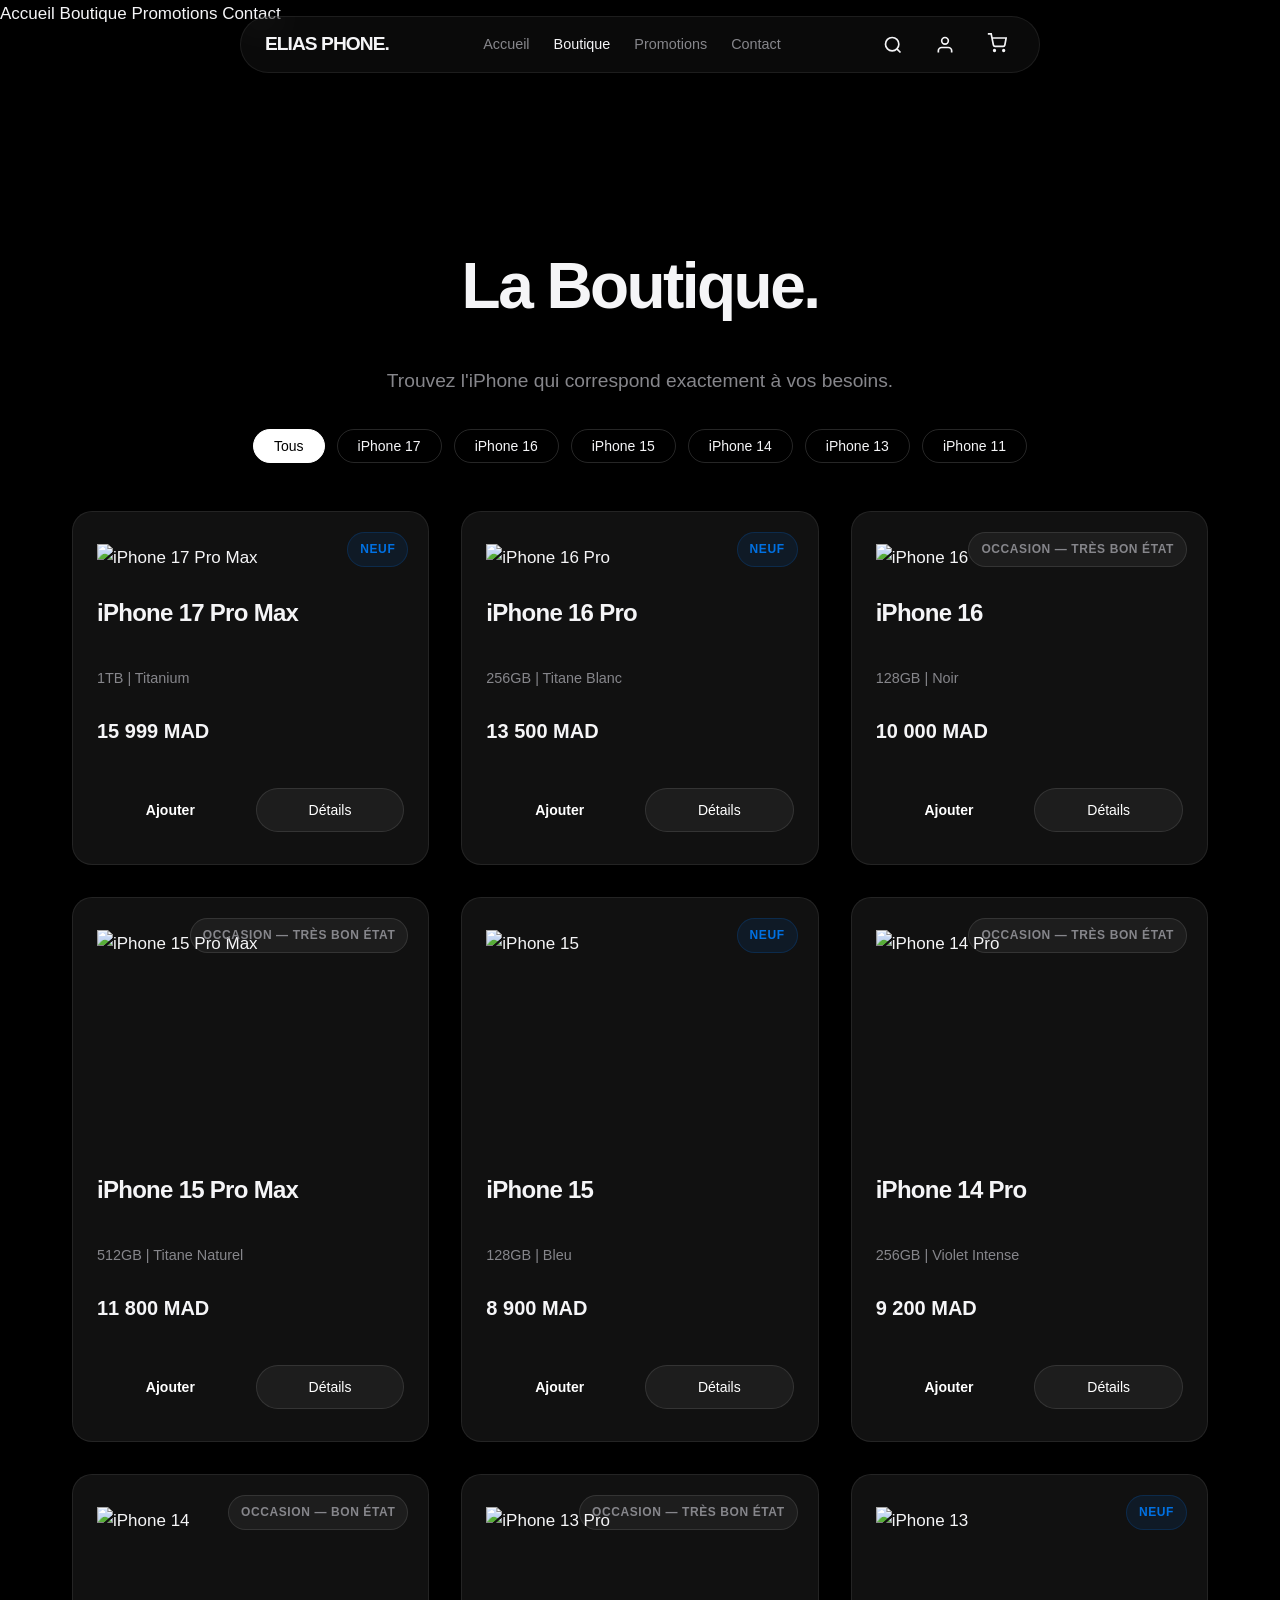
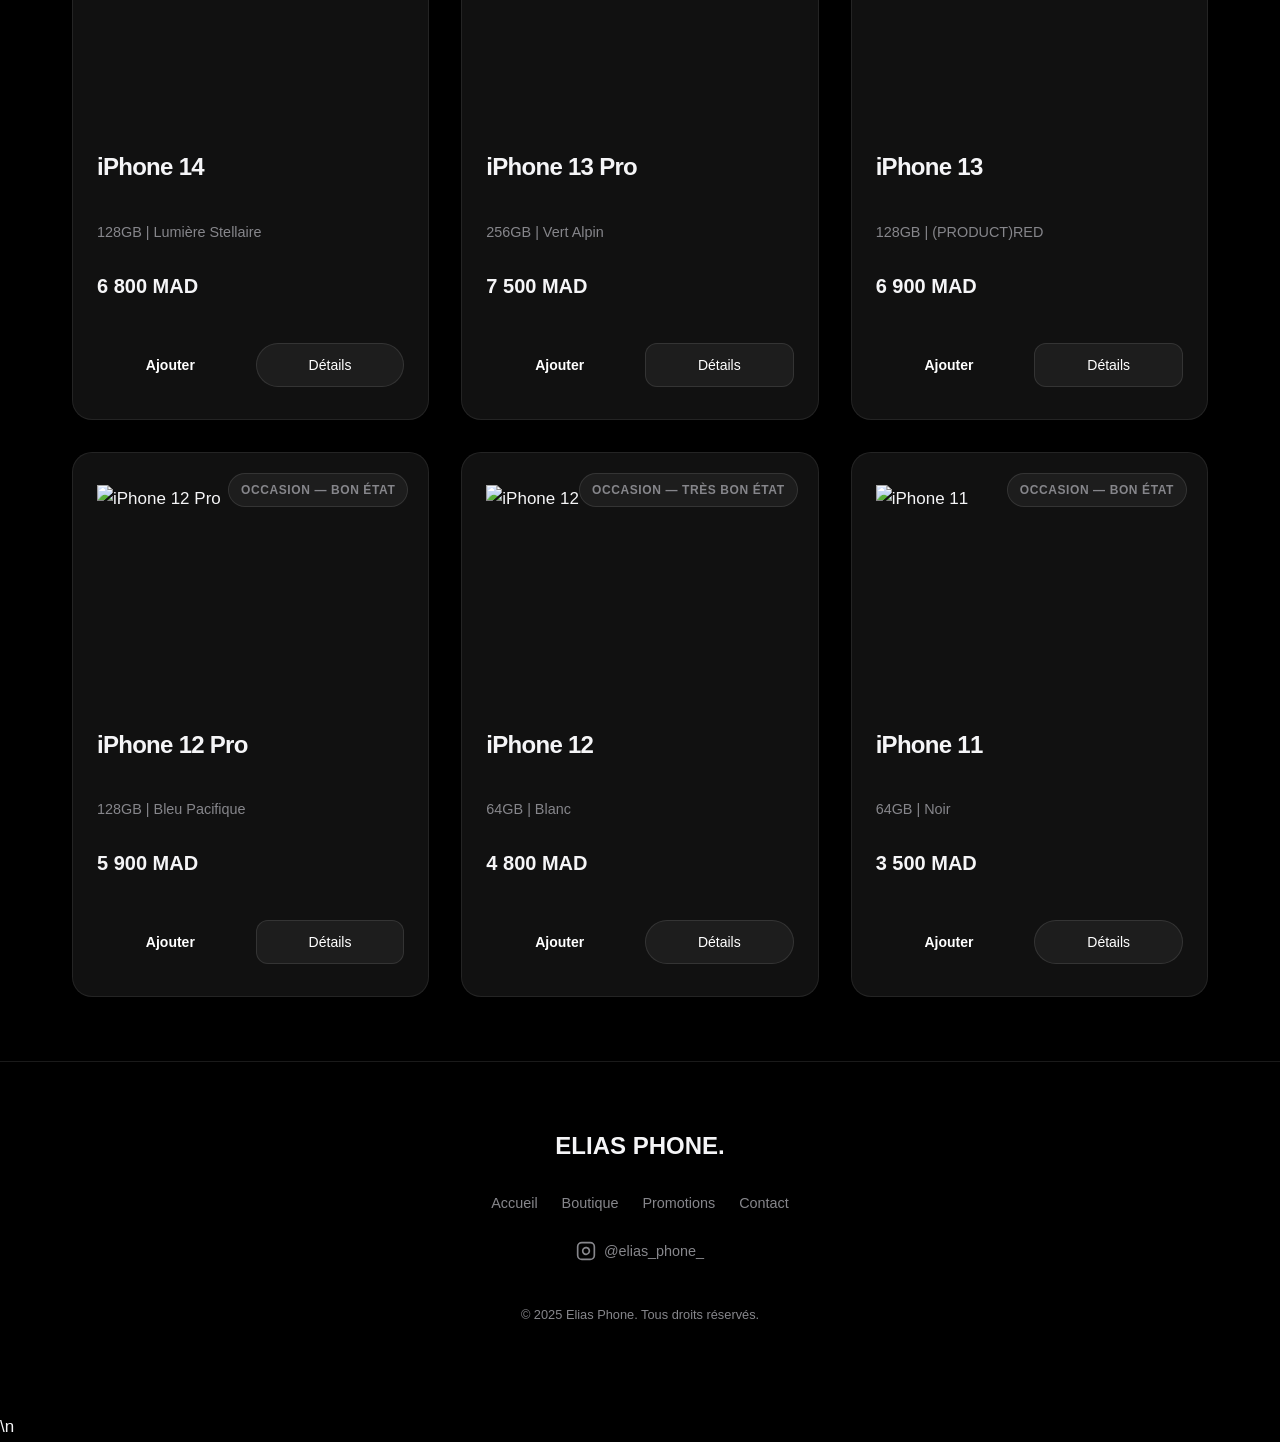
==== commit 709f873f: "Fix mobile responsiveness, add premium mobile menu, and refine hero section" ====
--- a/boutique.html
+++ b/boutique.html
@@ -23,6 +23,11 @@
             <a href="contact.html" class="nav-link">Contact</a>
         </div>
         <div class="nav-icons text-muted">
+            <button id="hamburger" class="hamburger" aria-label="Menu">
+                <span></span>
+                <span></span>
+                <span></span>
+            </button>
             <button id="search-btn" class="icon-btn" aria-label="Rechercher">
                 <svg width="20" height="20" viewBox="0 0 24 24" fill="none" stroke="currentColor" stroke-width="2">
                     <circle cx="11" cy="11" r="8"></circle>
@@ -49,6 +54,16 @@
         </div>
     </nav>
 
+    <!-- Mobile Menu -->
+    <div class="mobile-menu" id="mobile-menu">
+        <div class="mobile-links">
+            <a href="index.html" class="mobile-link">Accueil</a>
+            <a href="boutique.html" class="mobile-link active">Boutique</a>
+            <a href="promotions.html" class="mobile-link">Promotions</a>
+            <a href="contact.html" class="mobile-link">Contact</a>
+        </div>
+    </div>
+
     <header style="padding-top: 10rem; padding-bottom: 2rem; text-align: center;">
         <h1 class="scroll-reveal" style="font-size: clamp(2.5rem, 5vw, 4rem);">La Boutique.</h1>
         <p class="text-muted scroll-reveal" style="font-size: 1.2rem; max-width: 600px; margin: 0 auto;">Trouvez l'iPhone qui correspond exactement à vos besoins.</p>
--- a/css/styles.css
+++ b/css/styles.css
@@ -16,9 +16,13 @@
   box-sizing: border-box;
 }
 
-body {
+html, body {
   margin: 0;
   padding: 0;
+  overflow-x: hidden;
+}
+
+body {
   background-color: var(--bg-color);
   color: var(--text-main);
   font-family: var(--font-family);
@@ -26,7 +30,6 @@
   -moz-osx-font-smoothing: grayscale;
   line-height: 1.7;
   font-size: 17px;
-  overflow-x: hidden;
 }
 
 /* Typography Tools */
@@ -153,9 +156,38 @@
   border: 1px solid rgba(255, 255, 255, 0.2);
   color: var(--text-main);
 }
-.btn-outline:hover {
-  background: rgba(255, 255, 255, 0.1);
-  border-color: rgba(255, 255, 255, 0.5);
+.featured-card .btn-ajouter {
+  background: transparent;
+  color: #f5f5f7;
+  border: 1px solid rgba(255,255,255,0.3);
+  border-radius: 980px;
+  padding: 10px 22px;
+  font-size: 15px;
+  font-weight: 500;
+  cursor: pointer;
+  transition: all 0.2s;
+}
+.featured-card .btn-ajouter:hover {
+  background: rgba(255,255,255,0.1);
+}
+.featured-card .btn-details {
+  background: #f5f5f7;
+  color: #000;
+  border: none;
+  border-radius: 980px;
+  padding: 10px 22px;
+  font-size: 15px;
+  font-weight: 500;
+  cursor: pointer;
+  transition: all 0.2s;
+}
+.featured-card .btn-details:hover {
+  background: #e0e0e0;
+}
+.featured-card .card-buttons {
+  display: flex;
+  gap: 12px;
+  margin-top: 20px;
 }
 
 .product-actions {
@@ -200,6 +232,10 @@
   border-radius: 999px;
 }
 
+.hamburger {
+  display: none;
+}
+
 .nav-links {
   display: flex;
   gap: 1.5rem;
@@ -255,17 +291,6 @@
 }
 
 /* Hero Section */
-.hero {
-  min-height: 100vh;
-  display: flex;
-  align-items: center;
-  justify-content: center;
-  text-align: center;
-  padding-top: 5rem;
-  background: #000;
-  position: relative;
-  overflow: hidden;
-}
 
 .hero h1 {
   font-size: clamp(64px, 8vw, 120px);
@@ -1001,27 +1026,36 @@
   position: relative;
   width: 100%;
   height: 100vh;
+  min-height: 100vh;
   overflow: hidden;
-}
+  display: flex;
+  align-items: center;
+  justify-content: center;
+}
+
 .hero-video {
   position: absolute;
-  top: 50%;
-  left: 50%;
-  transform: translate(-50%, -50%);
-  min-width: 100%;
-  min-height: 100%;
+  top: 0;
+  left: 0;
+  width: 100%;
+  height: 100%;
   object-fit: cover;
   z-index: 0;
 }
+
 .hero-overlay {
   position: absolute;
   inset: 0;
-  background: rgba(0, 0, 0, 0.55);
+  background: rgba(0,0,0,0.45);
   z-index: 1;
 }
+
 .hero-content {
   position: relative;
   z-index: 2;
+  text-align: center;
+  padding: 0 24px;
+  width: 100%;
 }
 
 /* Feature Cards */
@@ -1152,3 +1186,161 @@
   background-clip: text;
   -webkit-text-fill-color: transparent;
 }
+
+/* ===== MOBILE FIX & PREMIUM MENU ===== */
+@media (max-width: 768px) {
+  /* Navbar & Hamburger */
+  .navbar {
+    padding: 12px 16px;
+    width: 95%;
+    top: 0.75rem;
+  }
+  .nav-links {
+    display: none; /* hide default links */
+  }
+  .hamburger {
+    display: flex;
+    flex-direction: column;
+    gap: 6px;
+    cursor: pointer;
+    background: none;
+    border: none;
+    padding: 8px;
+    z-index: 2005;
+    transition: transform 0.3s ease;
+  }
+  .hamburger span {
+    width: 24px;
+    height: 2px;
+    background: #fff;
+    border-radius: 2px;
+    transition: all 0.3s cubic-bezier(0.4, 0, 0.2, 1);
+  }
+  
+  /* Hamburger to X Animation */
+  .hamburger.active span:nth-child(1) { transform: translateY(8px) rotate(45deg); }
+  .hamburger.active span:nth-child(2) { opacity: 0; transform: translateX(-10px); }
+  .hamburger.active span:nth-child(3) { transform: translateY(-8px) rotate(-45deg); }
+
+  /* Mobile Menu Overlay */
+  .mobile-menu {
+    position: fixed;
+    top: 0;
+    left: 0;
+    width: 100%;
+    height: 100vh;
+    background: rgba(0, 0, 0, 0.98);
+    backdrop-filter: blur(25px);
+    -webkit-backdrop-filter: blur(25px);
+    z-index: 2000;
+    display: flex;
+    flex-direction: column;
+    align-items: center;
+    justify-content: center;
+    opacity: 0;
+    visibility: hidden;
+    transition: all 0.4s cubic-bezier(0.16, 1, 0.3, 1);
+    padding: 40px;
+  }
+  .mobile-menu.active {
+    opacity: 1;
+    visibility: visible;
+  }
+  .mobile-links {
+    display: flex;
+    flex-direction: column;
+    gap: 32px;
+    text-align: center;
+    width: 100%;
+  }
+  .mobile-link {
+    font-size: 32px;
+    font-weight: 600;
+    color: #f5f5f7;
+    letter-spacing: -0.02em;
+    opacity: 0;
+    transform: translateY(20px);
+    transition: all 0.4s cubic-bezier(0.16, 1, 0.3, 1);
+  }
+  .mobile-menu.active .mobile-link {
+    opacity: 1;
+    transform: translateY(0);
+  }
+  /* Staggered delay for links */
+  .mobile-link:nth-child(1) { transition-delay: 0.1s; }
+  .mobile-link:nth-child(2) { transition-delay: 0.15s; }
+  .mobile-link:nth-child(3) { transition-delay: 0.2s; }
+  .mobile-link:nth-child(4) { transition-delay: 0.25s; }
+
+  /* Hero Adjustments */
+  .hero-content {
+    padding: 0 24px;
+    text-align: center;
+  }
+  .hero h1, .hero-title {
+    font-size: clamp(38px, 12vw, 68px) !important;
+    line-height: 1.1;
+    margin-bottom: 1.5rem;
+  }
+  .hero-subtitle {
+    font-size: 17px !important;
+    padding: 0;
+    margin-bottom: 2.5rem;
+    line-height: 1.5;
+  }
+  .hero-buttons {
+    flex-direction: column;
+    width: 100%;
+    gap: 16px;
+  }
+  .hero-buttons a, .hero-buttons button {
+    width: 100%;
+    max-width: none;
+    padding: 16px;
+    font-size: 17px;
+  }
+
+  /* Grid & Layout Stability */
+  .grid-3, .featured-grid, .products-grid {
+    grid-template-columns: 1fr !important;
+    gap: 24px !important;
+    padding: 0 20px;
+  }
+  .container {
+    padding: 0 20px;
+  }
+  section {
+    padding: 4rem 0;
+  }
+
+  /* Typography & Titles */
+  h2, .section-title {
+    font-size: clamp(32px, 9vw, 52px) !important;
+    text-align: center;
+    margin-bottom: 2rem;
+  }
+
+  /* Footer */
+  footer {
+    padding: 3rem 20px;
+  }
+  
+  /* Global Reset for Mobile */
+  * {
+    max-width: 100%;
+    box-sizing: border-box;
+  }
+  html, body {
+    overflow-x: hidden;
+  }
+}
+
+@media (max-width: 480px) {
+  .hero h1 {
+    font-size: clamp(34px, 11vw, 50px) !important;
+  }
+  .navbar {
+    width: 92%;
+  }
+}
+
